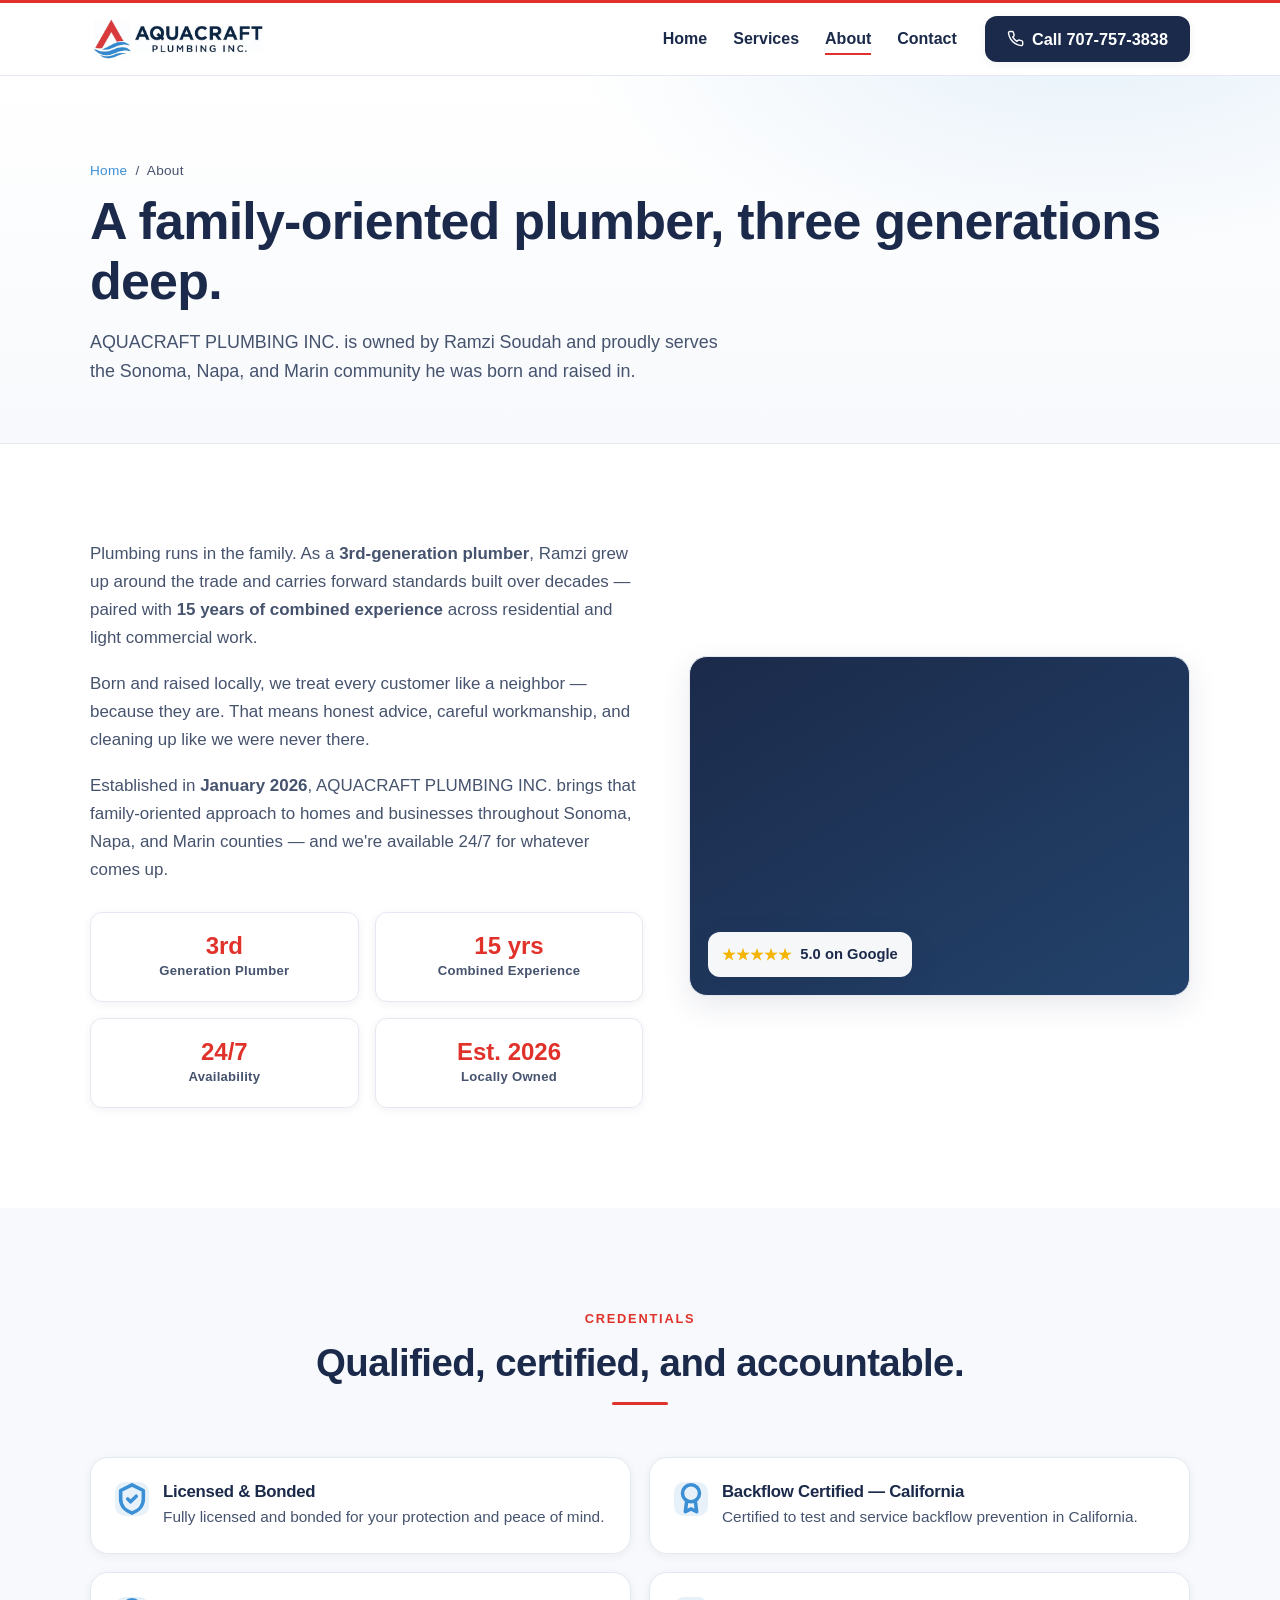
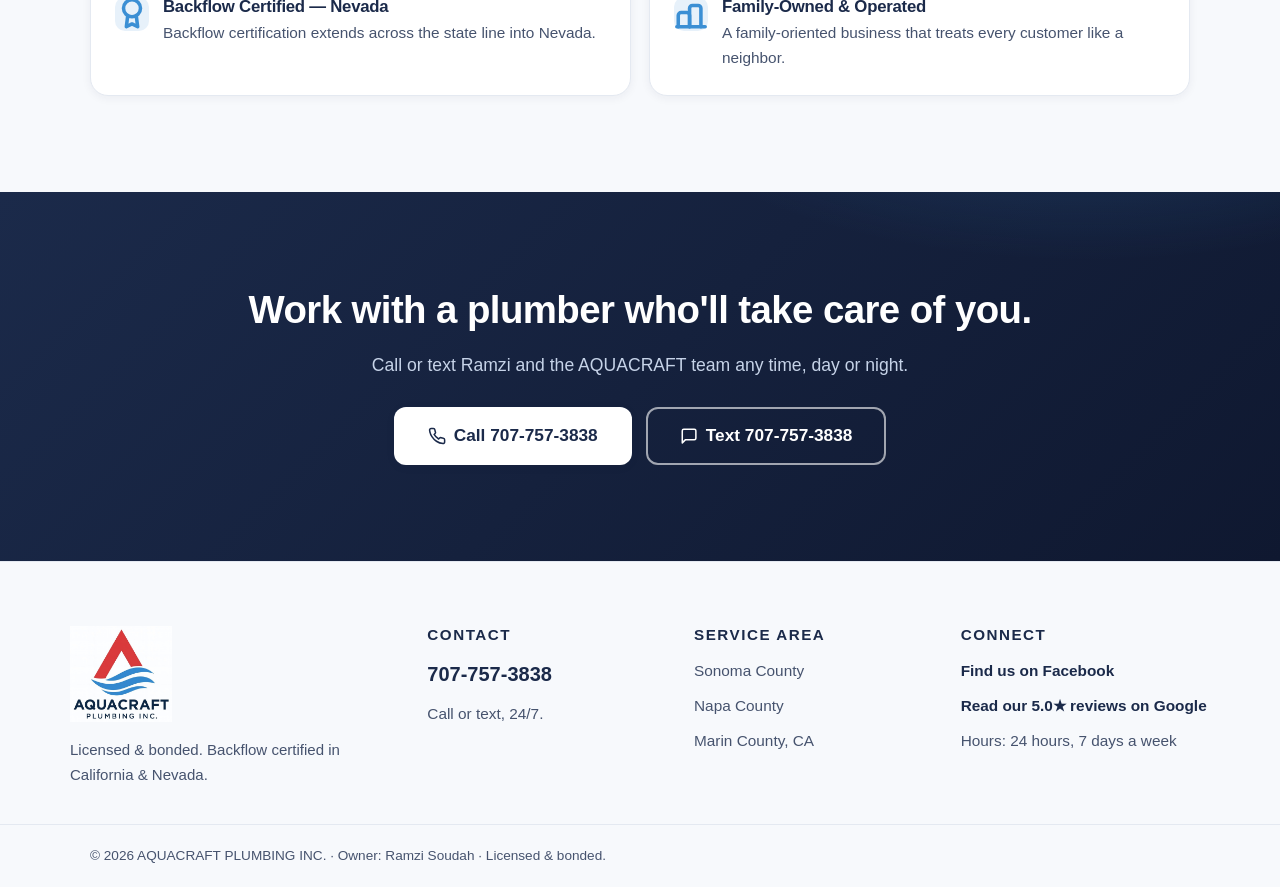
==== about.html @ 3c6c3d9d "Split Google review links: view (,1,) vs leave-a-review (,3,) All "read/view our reviews" links (the" ====
<!DOCTYPE html>
<html lang="en">
<head>
  <meta charset="UTF-8" />
  <meta name="viewport" content="width=device-width, initial-scale=1" />
  <title>About | AQUACRAFT PLUMBING INC. — 3rd-Generation Local Plumber</title>
  <meta name="description" content="AQUACRAFT PLUMBING INC. is a family-oriented, 3rd-generation plumbing company owned by Ramzi Soudah. Born and raised local, 15 years combined experience, licensed & bonded, backflow certified in CA & NV." />
  <meta name="theme-color" content="#1B2A4A" />

  <!-- SEO: swap EXAMPLE-DOMAIN.com for the real domain once chosen (see README) -->
  <link rel="canonical" href="https://EXAMPLE-DOMAIN.com/about.html" />
  <meta property="og:type" content="website" />
  <meta property="og:title" content="About | AQUACRAFT PLUMBING INC." />
  <meta property="og:description" content="Family-oriented, 3rd-generation plumber serving Sonoma, Napa, and Marin. Licensed & bonded. Backflow certified in CA & NV." />
  <meta property="og:image" content="https://EXAMPLE-DOMAIN.com/AQUA_logo.jpg" />

  <link rel="icon" type="image/jpeg" href="AQUA_logo.jpg" />
  <link rel="stylesheet" href="styles.css" />

  <!-- LocalBusiness structured data — swap EXAMPLE-DOMAIN.com for the real domain (see README) -->
  <script type="application/ld+json">
  {
    "@context": "https://schema.org",
    "@type": "Plumber",
    "name": "AQUACRAFT PLUMBING INC.",
    "image": "https://EXAMPLE-DOMAIN.com/AQUA_logo.jpg",
    "url": "https://EXAMPLE-DOMAIN.com/",
    "telephone": "+1-707-757-3838",
    "founder": "Ramzi Soudah",
    "foundingDate": "2026-01",
    "areaServed": [
      { "@type": "AdministrativeArea", "name": "Sonoma County, California" },
      { "@type": "AdministrativeArea", "name": "Napa County, California" },
      { "@type": "AdministrativeArea", "name": "Marin County, California" }
    ],
    "openingHoursSpecification": {
      "@type": "OpeningHoursSpecification",
      "dayOfWeek": ["Monday","Tuesday","Wednesday","Thursday","Friday","Saturday","Sunday"],
      "opens": "00:00", "closes": "23:59"
    },
    "sameAs": ["https://www.facebook.com/AquacraftPlumbingInc"]
  }
  </script>
</head>
<body>

  <!-- ============ HEADER ============ -->
  <header class="site-header">
    <div class="container header-inner">
      <a class="brand" href="index.html" aria-label="AQUACRAFT PLUMBING INC. — home">
        <img class="brand-logo" src="AQUA_logo_horizontal.jpg" alt="AQUACRAFT PLUMBING INC." width="2142" height="559" />
      </a>
      <button class="nav-toggle" aria-label="Open menu" aria-expanded="false" aria-controls="primary-nav">
        <span></span><span></span><span></span>
      </button>
      <nav class="primary-nav" id="primary-nav" aria-label="Primary">
        <ul>
          <li><a href="index.html">Home</a></li>
          <li><a href="services.html">Services</a></li>
          <li><a href="about.html" aria-current="page">About</a></li>
          <li><a href="contact.html">Contact</a></li>
        </ul>
        <a class="btn btn-primary header-call" href="tel:7077573838">
          <svg viewBox="0 0 24 24" fill="none" stroke="currentColor" stroke-width="2" stroke-linecap="round" stroke-linejoin="round" aria-hidden="true"><path d="M22 16.92v3a2 2 0 0 1-2.18 2 19.79 19.79 0 0 1-8.63-3.07 19.5 19.5 0 0 1-6-6 19.79 19.79 0 0 1-3.07-8.67A2 2 0 0 1 4.11 2h3a2 2 0 0 1 2 1.72c.13.96.36 1.9.7 2.81a2 2 0 0 1-.45 2.11L8.09 9.91a16 16 0 0 0 6 6l1.27-1.27a2 2 0 0 1 2.11-.45c.91.34 1.85.57 2.81.7A2 2 0 0 1 22 16.92z"/></svg>
          Call 707-757-3838
        </a>
      </nav>
    </div>
  </header>

  <main>
    <!-- ============ PAGE HERO ============ -->
    <section class="page-hero">
      <div class="container">
        <p class="breadcrumb"><a href="index.html">Home</a> &nbsp;/&nbsp; About</p>
        <h1>A family-oriented plumber, three generations deep.</h1>
        <p>AQUACRAFT PLUMBING INC. is owned by Ramzi Soudah and proudly serves the Sonoma, Napa, and Marin community he was born and raised in.</p>
      </div>
    </section>

    <!-- ============ STORY ============ -->
    <section class="section">
      <div class="container">
        <div class="story-grid">
        <div>
        <div class="prose">
          <p>Plumbing runs in the family. As a <strong>3rd-generation plumber</strong>, Ramzi grew up around the trade and carries forward standards built over decades — paired with <strong>15 years of combined experience</strong> across residential and light commercial work.</p>
          <p>Born and raised locally, we treat every customer like a neighbor — because they are. That means honest advice, careful workmanship, and cleaning up like we were never there.</p>
          <p>Established in <strong>January 2026</strong>, AQUACRAFT PLUMBING INC. brings that family-oriented approach to homes and businesses throughout Sonoma, Napa, and Marin counties — and we're available 24/7 for whatever comes up.</p>
        </div>

        <div class="stat-row">
          <div class="stat"><div class="n">3rd</div><div class="l">Generation Plumber</div></div>
          <div class="stat"><div class="n">15 yrs</div><div class="l">Combined Experience</div></div>
          <div class="stat"><div class="n">24/7</div><div class="l">Availability</div></div>
          <div class="stat"><div class="n">Est. 2026</div><div class="l">Locally Owned</div></div>
        </div>
        </div><!-- /story text -->
        <div class="story-img" role="img" aria-label="AQUACRAFT Plumbing — local, family-owned plumbing service">
          <span class="badge"><span class="stars" aria-hidden="true">★★★★★</span> 5.0 on Google</span>
        </div>
        </div><!-- /story-grid -->
      </div>
    </section>

    <!-- ============ CREDENTIALS ============ -->
    <section class="section section--tint">
      <div class="container">
        <div class="section-head">
          <span class="eyebrow">Credentials</span>
          <h2>Qualified, certified, and accountable.</h2>
        </div>
        <div class="cred-grid">
          <div class="cred">
            <span class="tick" aria-hidden="true"><svg viewBox="0 0 24 24" fill="none" stroke="currentColor" stroke-width="2.5" stroke-linecap="round" stroke-linejoin="round"><path d="M12 2l8 4v6c0 5-3.5 8.5-8 10-4.5-1.5-8-5-8-10V6z"/><path d="M9 12l2 2 4-4"/></svg></span>
            <div><h3>Licensed &amp; Bonded</h3><p>Fully licensed and bonded for your protection and peace of mind.</p></div>
          </div>
          <div class="cred">
            <span class="tick" aria-hidden="true"><svg viewBox="0 0 24 24" fill="none" stroke="currentColor" stroke-width="2.5" stroke-linecap="round" stroke-linejoin="round"><circle cx="12" cy="8" r="6"/><path d="M9 13l-1 8 4-2 4 2-1-8"/></svg></span>
            <div><h3>Backflow Certified — California</h3><p>Certified to test and service backflow prevention in California.</p></div>
          </div>
          <div class="cred">
            <span class="tick" aria-hidden="true"><svg viewBox="0 0 24 24" fill="none" stroke="currentColor" stroke-width="2.5" stroke-linecap="round" stroke-linejoin="round"><circle cx="12" cy="8" r="6"/><path d="M9 13l-1 8 4-2 4 2-1-8"/></svg></span>
            <div><h3>Backflow Certified — Nevada</h3><p>Backflow certification extends across the state line into Nevada.</p></div>
          </div>
          <div class="cred">
            <span class="tick" aria-hidden="true"><svg viewBox="0 0 24 24" fill="none" stroke="currentColor" stroke-width="2.5" stroke-linecap="round" stroke-linejoin="round"><path d="M3 21v-8a2 2 0 0 1 2-2h4a2 2 0 0 1 2 2v8"/><path d="M11 21v-13a2 2 0 0 1 2-2h4a2 2 0 0 1 2 2v13"/><path d="M2 21h20"/></svg></span>
            <div><h3>Family-Owned &amp; Operated</h3><p>A family-oriented business that treats every customer like a neighbor.</p></div>
          </div>
        </div>
      </div>
    </section>

    <!-- ============ CTA BAND ============ -->
    <section class="section cta-band">
      <div class="container">
        <h2>Work with a plumber who'll take care of you.</h2>
        <p>Call or text Ramzi and the AQUACRAFT team any time, day or night.</p>
        <div class="cta-actions">
          <a class="btn btn-primary btn-lg" href="tel:7077573838">
            <svg viewBox="0 0 24 24" fill="none" stroke="currentColor" stroke-width="2" stroke-linecap="round" stroke-linejoin="round" aria-hidden="true"><path d="M22 16.92v3a2 2 0 0 1-2.18 2 19.79 19.79 0 0 1-8.63-3.07 19.5 19.5 0 0 1-6-6 19.79 19.79 0 0 1-3.07-8.67A2 2 0 0 1 4.11 2h3a2 2 0 0 1 2 1.72c.13.96.36 1.9.7 2.81a2 2 0 0 1-.45 2.11L8.09 9.91a16 16 0 0 0 6 6l1.27-1.27a2 2 0 0 1 2.11-.45c.91.34 1.85.57 2.81.7A2 2 0 0 1 22 16.92z"/></svg>
            Call 707-757-3838
          </a>
          <a class="btn btn-ghost btn-lg" href="sms:7077573838">
            <svg viewBox="0 0 24 24" fill="none" stroke="currentColor" stroke-width="2" stroke-linecap="round" stroke-linejoin="round" aria-hidden="true"><path d="M21 15a2 2 0 0 1-2 2H7l-4 4V5a2 2 0 0 1 2-2h14a2 2 0 0 1 2 2z"/></svg>
            Text 707-757-3838
          </a>
        </div>
      </div>
    </section>
  </main>

  <!-- ============ FOOTER ============ -->
  <footer class="site-footer">
    <div class="container footer-inner">
      <div class="footer-brand">
        <img class="footer-logo" src="AQUA_logo_stacked.jpg" alt="AQUACRAFT PLUMBING INC." width="775" height="732" />
        <p>Licensed &amp; bonded. Backflow certified in California &amp; Nevada.</p>
      </div>
      <div class="footer-col">
        <h3>Contact</h3>
        <p><a class="footer-phone" href="tel:7077573838">707-757-3838</a></p>
        <p>Call or text, 24/7.</p>
      </div>
      <div class="footer-col">
        <h3>Service Area</h3>
        <p>Sonoma County</p>
        <p>Napa County</p>
        <p>Marin County, CA</p>
      </div>
      <div class="footer-col">
        <h3>Connect</h3>
        <p><a href="https://www.facebook.com/AquacraftPlumbingInc" target="_blank" rel="noopener">Find us on Facebook</a></p>
        <p><a href="https://www.google.com/search?q=Aquacraft+Plumbing+Inc+reviews#lrd=0xaf03ddba1135db51:0x2662c081e992670a,1,,,," target="_blank" rel="noopener">Read our 5.0★ reviews on Google</a></p>
        <p>Hours: 24 hours, 7 days a week</p>
      </div>
    </div>
    <div class="footer-bottom">
      <div class="container">
        <p>&copy; <span data-year>2026</span> AQUACRAFT PLUMBING INC. &middot; Owner: Ramzi Soudah &middot; Licensed &amp; bonded.</p>
      </div>
    </div>
  </footer>

  <!-- ============ STICKY MOBILE CALL / TEXT BAR ============ -->
  <div class="mobile-bar" aria-label="Quick contact">
    <a class="btn btn-primary" href="tel:7077573838">
      <svg viewBox="0 0 24 24" fill="none" stroke="currentColor" stroke-width="2" stroke-linecap="round" stroke-linejoin="round" aria-hidden="true"><path d="M22 16.92v3a2 2 0 0 1-2.18 2 19.79 19.79 0 0 1-8.63-3.07 19.5 19.5 0 0 1-6-6 19.79 19.79 0 0 1-3.07-8.67A2 2 0 0 1 4.11 2h3a2 2 0 0 1 2 1.72c.13.96.36 1.9.7 2.81a2 2 0 0 1-.45 2.11L8.09 9.91a16 16 0 0 0 6 6l1.27-1.27a2 2 0 0 1 2.11-.45c.91.34 1.85.57 2.81.7A2 2 0 0 1 22 16.92z"/></svg>
      Call Now
    </a>
    <a class="btn btn-text" href="sms:7077573838">
      <svg viewBox="0 0 24 24" fill="none" stroke="currentColor" stroke-width="2" stroke-linecap="round" stroke-linejoin="round" aria-hidden="true"><path d="M21 15a2 2 0 0 1-2 2H7l-4 4V5a2 2 0 0 1 2-2h14a2 2 0 0 1 2 2z"/></svg>
      Text Us
    </a>
  </div>

  <script src="main.js"></script>
</body>
</html>
---- styles.css ----
/* =========================================================================
   AQUACRAFT PLUMBING INC. — site styles
   Plain CSS, no build step. Mobile-first, responsive down to 375px.
   Brand palette:
     Navy   #1B2A4A  primary — headings, body text, primary buttons
     Red    #E0322A  accent only — button hover/active, small highlights
     Blue   #3B8FD4  secondary accents
     Off-wht#F7F9FC  backgrounds
   ========================================================================= */

:root {
  --navy: #1B2A4A;
  --navy-700: #16223c;
  --navy-900: #0f1830;
  --red: #E0322A;
  --red-600: #c72820;
  --blue: #3B8FD4;
  --blue-light: #6FB2E2;
  --off-white: #F7F9FC;
  --white: #ffffff;
  --ink: #1B2A4A;
  --ink-soft: #46536e;          /* softened navy for body copy */
  --line: #e4e9f1;              /* hairline borders */
  --gold: #F4B400;              /* star-rating glyphs only (review convention) */

  --maxw: 1140px;
  --radius: 12px;
  --radius-lg: 18px;
  --shadow-sm: 0 2px 10px rgba(27, 42, 74, 0.06);
  --shadow-md: 0 10px 30px rgba(27, 42, 74, 0.10);
  --shadow-lg: 0 22px 50px rgba(27, 42, 74, 0.14);
  --ease: cubic-bezier(.2, .7, .3, 1);
}

/* ---------- Reset / base ---------- */
*, *::before, *::after { box-sizing: border-box; }

html { -webkit-text-size-adjust: 100%; scroll-behavior: smooth; }

body {
  margin: 0;
  font-family: -apple-system, BlinkMacSystemFont, "Segoe UI", Roboto, Helvetica,
    Arial, "Helvetica Neue", sans-serif;
  color: var(--ink-soft);
  background: var(--white);
  line-height: 1.65;
  font-size: 17px;
  -webkit-font-smoothing: antialiased;
  text-rendering: optimizeLegibility;
}

img { max-width: 100%; height: auto; display: block; }

h1, h2, h3, h4 {
  color: var(--navy);
  line-height: 1.15;
  margin: 0 0 .5em;
  font-weight: 800;
  letter-spacing: -0.015em;
}
h1 { font-size: clamp(2rem, 5.2vw, 3.25rem); }
h2 { font-size: clamp(1.6rem, 3.6vw, 2.4rem); }
h3 { font-size: 1.2rem; }
p  { margin: 0 0 1rem; }

a { color: var(--blue); text-decoration: none; transition: color .2s var(--ease); }
a:hover { color: var(--red); }

:focus-visible {
  outline: 3px solid var(--blue);
  outline-offset: 3px;
  border-radius: 4px;
}

/* ---------- Layout helpers ---------- */
.container { width: 100%; max-width: var(--maxw); margin: 0 auto; padding: 0 20px; }

.section { padding: clamp(48px, 8vw, 96px) 0; }
.section--tint { background: var(--off-white); }

.section-head { max-width: 720px; margin: 0 auto clamp(28px, 5vw, 52px); text-align: center; }
.section-head.left { text-align: left; margin-left: 0; }
.section-head h2::after {
  content: "";
  display: block;
  width: 56px; height: 3px;
  background: var(--red);
  border-radius: 2px;
  margin: 16px auto 0;
}
.section-head.left h2::after { margin-left: 0; }
.eyebrow {
  display: inline-block;
  font-size: .8rem;
  font-weight: 700;
  letter-spacing: .14em;
  text-transform: uppercase;
  color: var(--red);
  margin-bottom: .75rem;
}
.section-head p { font-size: 1.08rem; }
.lead { font-size: 1.15rem; color: var(--ink-soft); }

/* ---------- Buttons ---------- */
.btn {
  display: inline-flex;
  align-items: center;
  justify-content: center;
  gap: .5rem;
  font-weight: 700;
  font-size: 1.02rem;
  line-height: 1;
  padding: 16px 26px;
  border-radius: var(--radius);
  border: 2px solid transparent;
  cursor: pointer;
  transition: background-color .2s var(--ease), color .2s var(--ease),
    border-color .2s var(--ease), transform .12s var(--ease), box-shadow .2s var(--ease);
  text-align: center;
  white-space: nowrap;
}
.btn:active { transform: translateY(1px); }
.btn svg { width: 1.05em; height: 1.05em; flex: none; }

/* Primary = navy default, RED on hover/active (per brand) */
.btn-primary {
  background: var(--navy);
  color: #fff;
  box-shadow: var(--shadow-sm);
}
.btn-primary:hover, .btn-primary:focus-visible { background: var(--red); color: #fff; }
.btn-primary:active { background: var(--red-600); }

/* Secondary (light surfaces) = navy outline, fills navy on hover */
.btn-ghost {
  background: transparent;
  color: var(--navy);
  border-color: var(--navy);
}
.btn-ghost:hover, .btn-ghost:focus-visible { background: var(--navy); color: #fff; }
.btn-ghost:active { background: var(--red); border-color: var(--red); }

.btn-lg { padding: 18px 32px; font-size: 1.08rem; }
.btn-block { width: 100%; }

/* ---------- Header ---------- */
.site-header {
  position: sticky;
  top: 0;
  z-index: 50;
  border-top: 3px solid var(--red);      /* brand red accent bar */
  background: var(--white);              /* white so the logo sits seamlessly */
  border-bottom: 1px solid var(--line);
}
.header-inner {
  display: flex;
  align-items: center;
  justify-content: space-between;
  gap: 16px;
  min-height: 72px;
}
.brand { display: inline-flex; align-items: center; }
.brand-logo { height: 46px; width: auto; }

.primary-nav { display: flex; align-items: center; gap: 28px; }
.primary-nav ul {
  display: flex;
  align-items: center;
  gap: 26px;
  list-style: none;
  margin: 0; padding: 0;
}
.primary-nav a:not(.btn) {
  color: var(--navy);
  font-weight: 600;
  font-size: 1rem;
  padding: 6px 0;
  position: relative;
}
.primary-nav a:not(.btn)::after {
  content: "";
  position: absolute;
  left: 0; bottom: -2px;
  width: 100%; height: 2px;
  background: var(--red);
  transform: scaleX(0);
  transform-origin: left;
  transition: transform .25s var(--ease);
}
.primary-nav a:not(.btn):hover::after,
.primary-nav a[aria-current="page"]::after { transform: scaleX(1); }
.primary-nav a[aria-current="page"] { color: var(--navy); }
.header-call { padding: 12px 20px; }

/* hamburger */
.nav-toggle {
  display: none;
  flex-direction: column;
  justify-content: center;
  gap: 5px;
  width: 46px; height: 46px;
  padding: 10px;
  background: transparent;
  border: 1px solid var(--line);
  border-radius: 10px;
  cursor: pointer;
}
.nav-toggle span {
  display: block; height: 2px; width: 100%;
  background: var(--navy); border-radius: 2px;
  transition: transform .25s var(--ease), opacity .2s var(--ease);
}
.nav-toggle[aria-expanded="true"] span:nth-child(1) { transform: translateY(7px) rotate(45deg); }
.nav-toggle[aria-expanded="true"] span:nth-child(2) { opacity: 0; }
.nav-toggle[aria-expanded="true"] span:nth-child(3) { transform: translateY(-7px) rotate(-45deg); }

/* ---------- Hero ---------- */
.hero {
  position: relative;
  overflow: hidden;
  background:
    radial-gradient(1100px 520px at 88% -10%, rgba(59, 143, 212, 0.16), transparent 60%),
    radial-gradient(900px 480px at -5% 110%, rgba(27, 42, 74, 0.07), transparent 55%),
    linear-gradient(180deg, #ffffff 0%, var(--off-white) 100%);
  border-bottom: 1px solid var(--line);
}
.hero-inner { padding: clamp(54px, 9vw, 104px) 0 clamp(40px, 6vw, 72px); max-width: 820px; }
.hero h1 { color: var(--navy); margin-bottom: .35em; }
.hero h1 .accent { color: var(--red); }
.hero .lead { max-width: 600px; margin-bottom: 1.9rem; }
.hero-actions { display: flex; flex-wrap: wrap; gap: 14px; margin-bottom: 2.4rem; }

/* trust strip */
.trust-strip {
  display: flex;
  flex-wrap: wrap;
  align-items: center;
  gap: 12px 26px;
  padding-top: 1.6rem;
  border-top: 1px solid var(--line);
}
.trust-strip li {
  list-style: none;
  display: inline-flex;
  align-items: center;
  gap: 9px;
  font-weight: 600;
  color: var(--navy);
  font-size: .96rem;
}
.trust-strip ul { display: contents; margin: 0; padding: 0; }
.trust-strip .dot { width: 7px; height: 7px; border-radius: 50%; background: var(--red); flex: none; }
.stars { color: var(--gold); letter-spacing: 1px; font-size: .95rem; }

/* ---------- Service cards ---------- */
.card-grid {
  display: grid;
  grid-template-columns: 1fr;
  gap: 20px;
}
.card {
  background: var(--white);
  border: 1px solid var(--line);
  border-radius: var(--radius-lg);
  padding: 28px 26px;
  box-shadow: var(--shadow-sm);
  transition: transform .2s var(--ease), box-shadow .2s var(--ease), border-color .2s var(--ease);
}
.card:hover { transform: translateY(-4px); box-shadow: var(--shadow-md); border-color: #d4ddec; }
.card-icon {
  width: 54px; height: 54px;
  display: grid; place-items: center;
  border-radius: 14px;
  background: rgba(59, 143, 212, 0.12);
  color: var(--blue);
  margin-bottom: 16px;
}
.card-icon svg { width: 28px; height: 28px; }
.card h3 { margin-bottom: .4rem; }
.card p { margin: 0; font-size: .98rem; }

/* ---------- Feature list (why choose) ---------- */
.feature-grid {
  display: grid;
  grid-template-columns: 1fr;
  gap: 22px 30px;
}
.feature {
  display: flex;
  gap: 15px;
  align-items: flex-start;
}
.feature .tick {
  flex: none;
  width: 30px; height: 30px;
  border-radius: 50%;
  background: var(--red);
  color: #fff;
  display: grid; place-items: center;
  margin-top: 2px;
}
.feature .tick svg { width: 16px; height: 16px; }
.feature h3 { font-size: 1.08rem; margin-bottom: .25rem; }
.feature p { margin: 0; font-size: .97rem; }

/* ---------- Service area ---------- */
.area-grid {
  display: grid;
  grid-template-columns: 1fr;
  gap: 18px;
}
.area-card {
  text-align: center;
  background: var(--white);
  border: 1px solid var(--line);
  border-radius: var(--radius-lg);
  padding: 34px 22px;
  box-shadow: var(--shadow-sm);
}
.area-card .pin {
  width: 46px; height: 46px; margin: 0 auto 12px;
  color: var(--red);
}
.area-card h3 { margin-bottom: .15rem; }
.area-card p { margin: 0; color: var(--ink-soft); font-size: .95rem; }

/* ---------- Testimonials ---------- */
.rating-banner {
  display: inline-flex;
  align-items: center;
  gap: 12px;
  background: var(--white);
  border: 1px solid var(--line);
  box-shadow: var(--shadow-sm);
  border-radius: 999px;
  padding: 10px 20px;
  margin-bottom: 14px;
}
.rating-banner .score { font-weight: 800; color: var(--navy); font-size: 1.15rem; }
.rating-banner .stars { font-size: 1.1rem; }

.quote-grid {
  display: grid;
  grid-template-columns: 1fr;
  gap: 20px;
}
.quote {
  background: var(--white);
  border: 1px solid var(--line);
  border-radius: var(--radius-lg);
  padding: 28px 26px;
  box-shadow: var(--shadow-sm);
  display: flex;
  flex-direction: column;
}
.quote { border-left: 4px solid var(--red); }
.quote .stars { font-size: 1rem; margin-bottom: 12px; }
.quote blockquote { margin: 0 0 18px; font-size: 1.02rem; color: var(--ink); }
.quote .by { margin-top: auto; font-weight: 700; color: var(--navy); }
.quote .src { font-weight: 500; color: var(--ink-soft); font-size: .9rem; }

/* ---------- CTA band (navy / dark accent) ---------- */
.cta-band {
  background:
    radial-gradient(800px 360px at 85% -40%, rgba(59, 143, 212, 0.28), transparent 60%),
    linear-gradient(135deg, var(--navy) 0%, var(--navy-900) 100%);
  color: #eaf1fb;
  text-align: center;
}
.cta-band h2 { color: #fff; }
.cta-band p { color: #c6d3e8; max-width: 560px; margin: 0 auto 1.7rem; font-size: 1.1rem; }
.cta-actions { display: flex; flex-wrap: wrap; gap: 14px; justify-content: center; }

/* buttons inside the dark band/callout invert for contrast (still red on hover) */
.cta-band .btn-primary, .callout .btn-primary { background: #fff; color: var(--navy); }
.cta-band .btn-primary:hover, .cta-band .btn-primary:focus-visible,
.callout .btn-primary:hover, .callout .btn-primary:focus-visible { background: var(--red); color: #fff; }
.cta-band .btn-ghost, .callout .btn-ghost { color: #fff; border-color: rgba(255,255,255,.6); }
.cta-band .btn-ghost:hover, .cta-band .btn-ghost:focus-visible,
.callout .btn-ghost:hover, .callout .btn-ghost:focus-visible { background: #fff; color: var(--navy); border-color: #fff; }

/* ---------- Emergency callout ---------- */
.callout {
  background:
    radial-gradient(700px 320px at 90% 120%, rgba(224, 50, 42, 0.18), transparent 60%),
    linear-gradient(135deg, var(--navy) 0%, var(--navy-900) 100%);
  color: #eaf1fb;
  border-radius: var(--radius-lg);
  padding: clamp(30px, 5vw, 48px);
  display: flex;
  flex-direction: column;
  gap: 18px;
}
.callout h2 { color: #fff; margin-bottom: 0; }
.callout p { color: #c6d3e8; margin: 0; max-width: 640px; }
.callout .callout-actions { display: flex; flex-wrap: wrap; gap: 12px; }
.badge-24 {
  display: inline-flex; align-items: center; gap: 8px;
  align-self: flex-start;
  background: rgba(255,255,255,.12);
  color: #fff; font-weight: 700; font-size: .85rem;
  letter-spacing: .08em; text-transform: uppercase;
  padding: 7px 14px; border-radius: 999px;
}

/* ---------- Detailed service rows (services.html) ---------- */
.svc-list { display: grid; gap: 18px; }
.svc-row {
  display: grid;
  grid-template-columns: 1fr;
  gap: 16px;
  background: var(--white);
  border: 1px solid var(--line);
  border-radius: var(--radius-lg);
  padding: 26px 24px;
  box-shadow: var(--shadow-sm);
}
.svc-row .card-icon { margin-bottom: 0; }
.svc-row h3 { margin-bottom: .3rem; }
.svc-row p { margin: 0; }

/* ---------- Contact blocks ---------- */
.contact-grid {
  display: grid;
  grid-template-columns: 1fr;
  gap: 20px;
  margin-bottom: 14px;
}
.contact-card {
  text-align: center;
  border-radius: var(--radius-lg);
  padding: clamp(30px, 5vw, 46px) 26px;
  box-shadow: var(--shadow-md);
  display: flex;
  flex-direction: column;
  align-items: center;
  gap: 8px;
}
.contact-card .ci {
  width: 62px; height: 62px;
  display: grid; place-items: center;
  border-radius: 50%;
  margin-bottom: 6px;
}
.contact-card.call { background: linear-gradient(160deg,#fff, #f1f6fc); border: 1px solid var(--line); }
.contact-card.text { background: linear-gradient(160deg,#fff, #eef6ff); border: 1px solid var(--line); }
.contact-card .ci.call-i { background: rgba(224,50,42,.12); color: var(--red); }
.contact-card .ci.text-i { background: rgba(59,143,212,.14); color: var(--blue); }
.contact-card h2 { font-size: 1.5rem; margin-bottom: .1rem; }
.contact-card .num { font-size: clamp(1.6rem, 5vw, 2.1rem); font-weight: 800; color: var(--navy); letter-spacing: -.01em; }
.contact-card p { margin: 0; }
.contact-card .btn { margin-top: 12px; }

.info-grid {
  display: grid;
  grid-template-columns: 1fr;
  gap: 18px;
  margin-top: 8px;
}
.info-card {
  background: var(--white);
  border: 1px solid var(--line);
  border-radius: var(--radius-lg);
  padding: 26px 24px;
  box-shadow: var(--shadow-sm);
}
.info-card h3 { display: flex; align-items: center; gap: 10px; }
.info-card h3 svg { width: 22px; height: 22px; color: var(--blue); flex: none; }
.info-card p { margin: 0; }
.info-card a { font-weight: 600; }

/* ---------- Page intro / hero-lite for inner pages ---------- */
.page-hero {
  background:
    radial-gradient(900px 420px at 85% -20%, rgba(59,143,212,.14), transparent 60%),
    linear-gradient(180deg, #ffffff 0%, var(--off-white) 100%);
  border-bottom: 1px solid var(--line);
  padding: clamp(46px, 7vw, 84px) 0 clamp(34px, 5vw, 56px);
}
.page-hero .breadcrumb { font-size: .85rem; color: var(--ink-soft); margin-bottom: 10px; letter-spacing: .02em; }
.page-hero h1 { margin-bottom: .3em; }
.page-hero p { max-width: 640px; font-size: 1.12rem; margin: 0; }

/* ---------- About story ---------- */
.prose { max-width: 740px; }
.prose p { font-size: 1.06rem; margin-bottom: 1.15rem; }
.stat-row {
  display: grid;
  grid-template-columns: repeat(2, 1fr);
  gap: 16px;
  margin: 28px 0 4px;
}
.stat {
  background: var(--white);
  border: 1px solid var(--line);
  border-radius: var(--radius);
  padding: 20px 18px;
  text-align: center;
  box-shadow: var(--shadow-sm);
}
.stat .n { font-size: 1.5rem; font-weight: 800; color: var(--red); line-height: 1.1; }
.stat .l { font-size: .82rem; color: var(--ink-soft); font-weight: 600; letter-spacing: .02em; }

.cred-grid { display: grid; grid-template-columns: 1fr; gap: 18px; }
.cred {
  display: flex; gap: 14px; align-items: flex-start;
  background: var(--white); border: 1px solid var(--line);
  border-radius: var(--radius-lg); padding: 24px; box-shadow: var(--shadow-sm);
}
.cred .tick {
  flex: none; width: 34px; height: 34px; border-radius: 10px;
  background: rgba(59,143,212,.12); color: var(--blue);
  display: grid; place-items: center;
}
.cred h3 { margin-bottom: .2rem; font-size: 1.05rem; }
.cred p { margin: 0; font-size: .96rem; }

/* ---------- Footer ---------- */
.site-footer {
  background: var(--off-white);          /* light so the logo sits seamlessly */
  border-top: 1px solid var(--line);
  color: var(--ink-soft);
}
.footer-inner {
  display: grid;
  grid-template-columns: 1fr;
  gap: 34px;
  padding: clamp(44px, 6vw, 64px) 0 36px;
}
.footer-logo { height: 96px; width: auto; margin-bottom: 16px; }
.footer-brand p { font-size: .94rem; max-width: 320px; margin: 0; }
.footer-col h3 { font-size: .95rem; text-transform: uppercase; letter-spacing: .1em; color: var(--navy); margin-bottom: 14px; }
.footer-col p { margin: 0 0 10px; font-size: .96rem; }
.footer-col a { color: var(--navy); font-weight: 600; }
.footer-col a:hover { color: var(--red); }
.footer-phone { font-size: 1.25rem; font-weight: 800; color: var(--navy) !important; }
.footer-bottom { border-top: 1px solid var(--line); }
.footer-bottom .container { padding-top: 20px; padding-bottom: 20px; }
.footer-bottom p { margin: 0; font-size: .85rem; color: var(--ink-soft); }

/* ---------- Sticky mobile Call/Text bar ---------- */
.mobile-bar {
  position: fixed;
  left: 0; right: 0; bottom: 0;
  z-index: 60;
  display: none;                          /* shown on mobile via media query */
  gap: 10px;
  padding: 10px 12px calc(10px + env(safe-area-inset-bottom, 0px));
  background: rgba(255,255,255,.96);
  -webkit-backdrop-filter: blur(8px);
  backdrop-filter: blur(8px);
  border-top: 1px solid var(--line);
  box-shadow: 0 -6px 22px rgba(27,42,74,.10);
}
.mobile-bar .btn { flex: 1 1 0; padding: 15px 8px; font-size: 1.04rem; }
.mobile-bar .btn-text { background: var(--blue); color: #fff; border-color: var(--blue); }
.mobile-bar .btn-text:hover, .mobile-bar .btn-text:active { background: var(--red); border-color: var(--red); }

/* ===========================================================
   Responsive — tablet / desktop
   =========================================================== */
@media (max-width: 860px) {
  .nav-toggle { display: flex; }
  .primary-nav {
    position: absolute;
    top: 100%; left: 0; right: 0;
    flex-direction: column;
    align-items: stretch;
    gap: 0;
    background: var(--white);
    border-bottom: 1px solid var(--line);
    box-shadow: var(--shadow-md);
    padding: 8px 20px 20px;
    transform-origin: top;
    display: none;
  }
  .primary-nav.open { display: flex; }
  .primary-nav ul { flex-direction: column; align-items: stretch; gap: 0; }
  .primary-nav ul li { border-bottom: 1px solid var(--line); }
  .primary-nav a:not(.btn) { display: block; padding: 14px 4px; font-size: 1.05rem; }
  .primary-nav a:not(.btn)::after { display: none; }
  .header-call { margin-top: 16px; width: 100%; }
}

@media (min-width: 600px) {
  .card-grid { grid-template-columns: repeat(2, 1fr); }
  .area-grid { grid-template-columns: repeat(3, 1fr); }
  .feature-grid { grid-template-columns: repeat(2, 1fr); }
  .quote-grid { grid-template-columns: repeat(2, 1fr); }
  .contact-grid { grid-template-columns: repeat(2, 1fr); }
  .info-grid { grid-template-columns: repeat(3, 1fr); }
  .cred-grid { grid-template-columns: repeat(2, 1fr); }
  .svc-row { grid-template-columns: 64px 1fr; align-items: start; }
  .callout { flex-direction: row; align-items: center; justify-content: space-between; }
  .callout .callout-body { max-width: 60%; }
}

@media (min-width: 860px) {
  .footer-inner { grid-template-columns: 1.4fr 1fr 1fr 1.1fr; gap: 40px; }
}

@media (min-width: 900px) {
  .card-grid { grid-template-columns: repeat(3, 1fr); }
  .hero-actions .btn { min-width: 190px; }
}

/* show sticky bar only on small screens */
@media (max-width: 768px) {
  .mobile-bar { display: flex; }
  body { padding-bottom: 84px; }          /* room so content clears the bar */
}

@media (prefers-reduced-motion: reduce) {
  * { scroll-behavior: auto !important; transition: none !important; animation: none !important; }
}

/* ===========================================================
   Photo sections (graceful: show a branded gradient if the
   image file isn't present yet — never a broken-image icon)
   =========================================================== */

/* Dark image band with heavy brand overlay */
.photo-band {
  position: relative;
  background-color: var(--navy-900);
  background-image:
    linear-gradient(135deg, rgba(15,24,48,.88) 0%, rgba(20,34,60,.74) 100%),
    url("images/work.jpg");
  background-size: cover;
  background-position: center;
  color: #eaf1fb;
  text-align: center;
}
.photo-band h2 { color: #fff; }
.photo-band p  { color: #c6d3e8; }
.photo-band .cta-actions { display: flex; flex-wrap: wrap; gap: 14px; justify-content: center; }
.photo-band .btn-primary { background: #fff; color: var(--navy); }
.photo-band .btn-primary:hover, .photo-band .btn-primary:focus-visible { background: var(--red); color: #fff; }
.photo-band .btn-ghost { color: #fff; border-color: rgba(255,255,255,.6); }
.photo-band .btn-ghost:hover, .photo-band .btn-ghost:focus-visible { background: #fff; color: var(--navy); border-color: #fff; }

/* About story: text + image, two columns on desktop */
.story-grid { display: grid; gap: 30px; align-items: center; }
@media (min-width: 820px) {
  .story-grid { grid-template-columns: 1.05fr .95fr; gap: 46px; }
}
.story-img {
  position: relative;
  min-height: 340px;
  border-radius: var(--radius-lg);
  background-color: var(--navy);
  background-image:
    linear-gradient(150deg, rgba(27,42,74,.22), rgba(59,143,212,.24)),
    url("images/about.jpg");
  background-size: cover;
  background-position: center;
  box-shadow: var(--shadow-md);
  border: 1px solid var(--line);
  overflow: hidden;
}
.story-img .badge {
  position: absolute;
  left: 18px; bottom: 18px;
  display: inline-flex; align-items: center; gap: 8px;
  background: rgba(255,255,255,.96);
  border-radius: 12px;
  padding: 10px 14px;
  box-shadow: var(--shadow-md);
  font-weight: 700; color: var(--navy); font-size: .92rem;
}
.story-img .badge .stars { color: var(--gold); letter-spacing: 1px; }

/* Clickable rating pill + "leave a review" CTA in the testimonials head */
a.rating-banner {
  cursor: pointer;
  transition: border-color .2s var(--ease), box-shadow .2s var(--ease), transform .12s var(--ease);
}
a.rating-banner:hover, a.rating-banner:focus-visible {
  color: var(--ink-soft);
  border-color: var(--blue);
  box-shadow: var(--shadow-md);
  transform: translateY(-1px);
}
.review-cta { margin-top: 18px; margin-bottom: 0; }
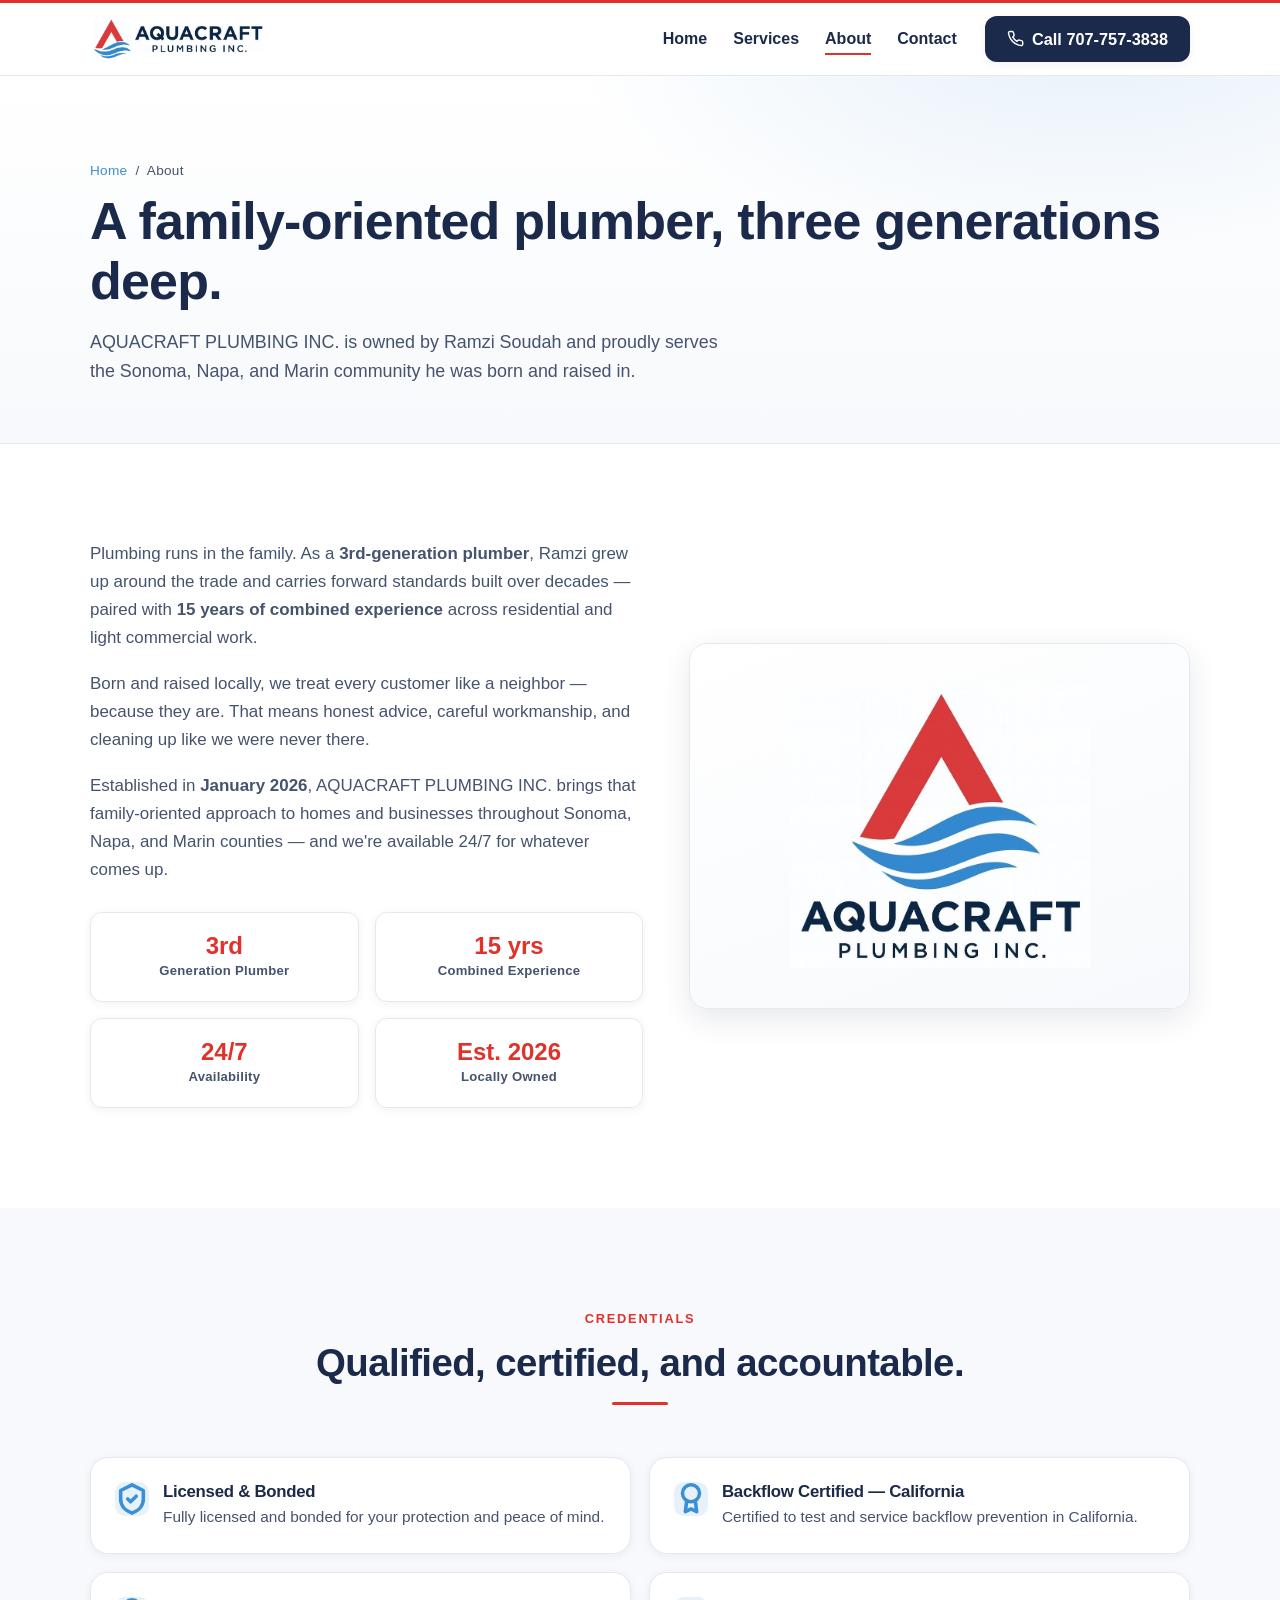
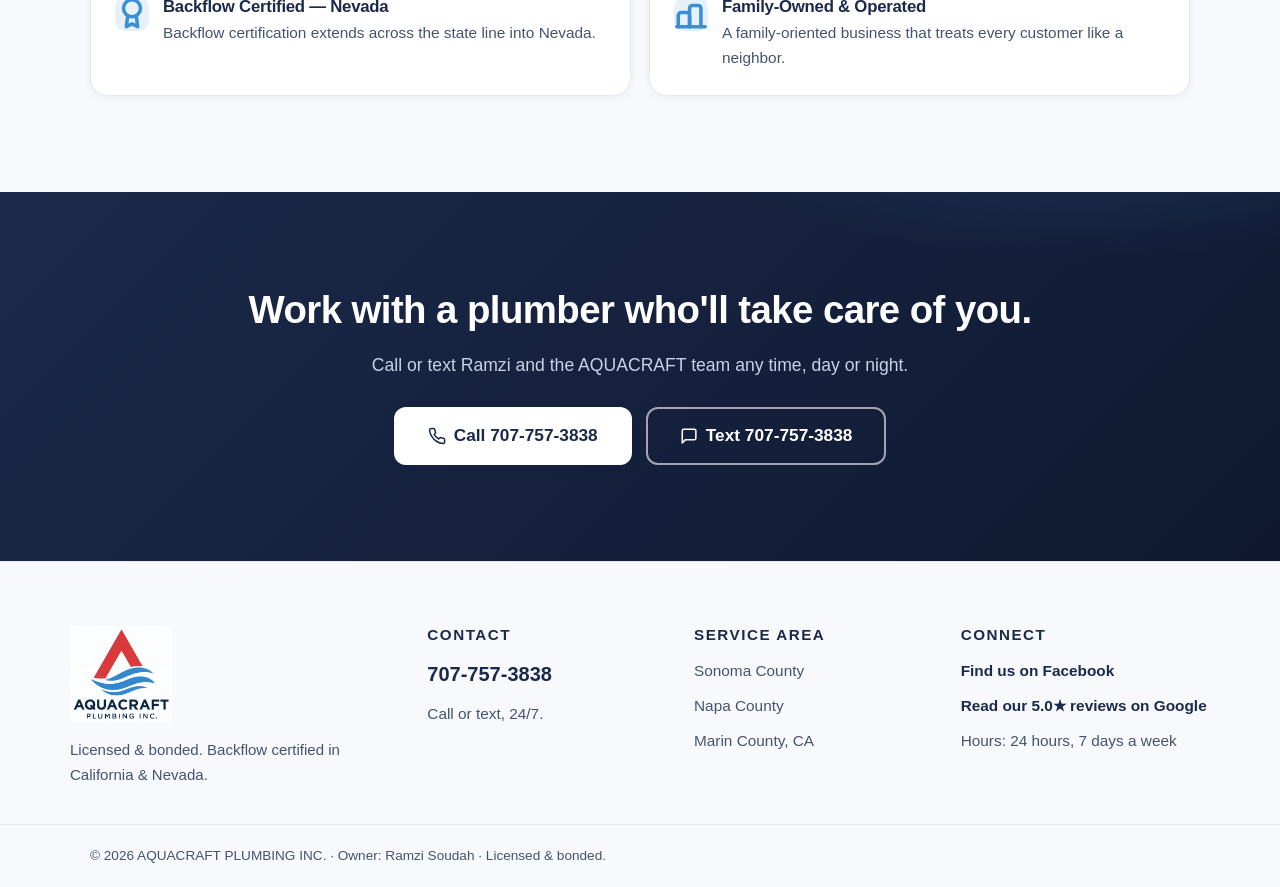
==== commit 3d0addbc: "Show AQUACRAFT logo in the About page panel Replace the About story image placeholder with the AQUAC" ====
--- a/about.html
+++ b/about.html
@@ -96,8 +96,8 @@
           <div class="stat"><div class="n">Est. 2026</div><div class="l">Locally Owned</div></div>
         </div>
         </div><!-- /story text -->
-        <div class="story-img" role="img" aria-label="AQUACRAFT Plumbing — local, family-owned plumbing service">
-          <span class="badge"><span class="stars" aria-hidden="true">★★★★★</span> 5.0 on Google</span>
+        <div class="story-img story-logo">
+          <img class="story-logo-img" src="AQUA_logo_stacked.jpg" alt="AQUACRAFT PLUMBING INC. logo" width="775" height="732" />
         </div>
         </div><!-- /story-grid -->
       </div>
--- a/styles.css
+++ b/styles.css
@@ -590,7 +590,7 @@
   .contact-grid { grid-template-columns: repeat(2, 1fr); }
   .info-grid { grid-template-columns: repeat(3, 1fr); }
   .cred-grid { grid-template-columns: repeat(2, 1fr); }
-  .svc-row { grid-template-columns: 64px 1fr; align-items: start; }
+  .svc-row { grid-template-columns: 1fr; }
   .callout { flex-direction: row; align-items: center; justify-content: space-between; }
   .callout .callout-body { max-width: 60%; }
 }
@@ -682,3 +682,31 @@
   transform: translateY(-1px);
 }
 .review-cta { margin-top: 18px; margin-bottom: 0; }
+
+/* ---------- Service rows with images (services.html) ---------- */
+.svc-img {
+  width: 100%;
+  aspect-ratio: 3 / 2;
+  object-fit: cover;
+  border-radius: 14px;
+  display: block;
+  background: var(--off-white);
+}
+.svc-body .card-icon { margin-bottom: 12px; }
+@media (min-width: 800px) {
+  .svc-row { grid-template-columns: 360px 1fr; gap: 32px; align-items: center; }
+  .svc-row:nth-child(even) { grid-template-columns: 1fr 360px; }
+  .svc-row:nth-child(even) .svc-img { order: 2; }
+  .svc-row:nth-child(even) .svc-body { order: 1; }
+}
+
+/* About panel showing the logo on a light background (logo never on dark) */
+.story-logo {
+  background: linear-gradient(160deg, #ffffff 0%, var(--off-white) 100%);
+  display: flex;
+  align-items: center;
+  justify-content: center;
+  padding: 40px;
+}
+.story-logo-img { width: 300px; max-width: 76%; height: auto; }
+.story-logo .badge { border: 1px solid var(--line); }
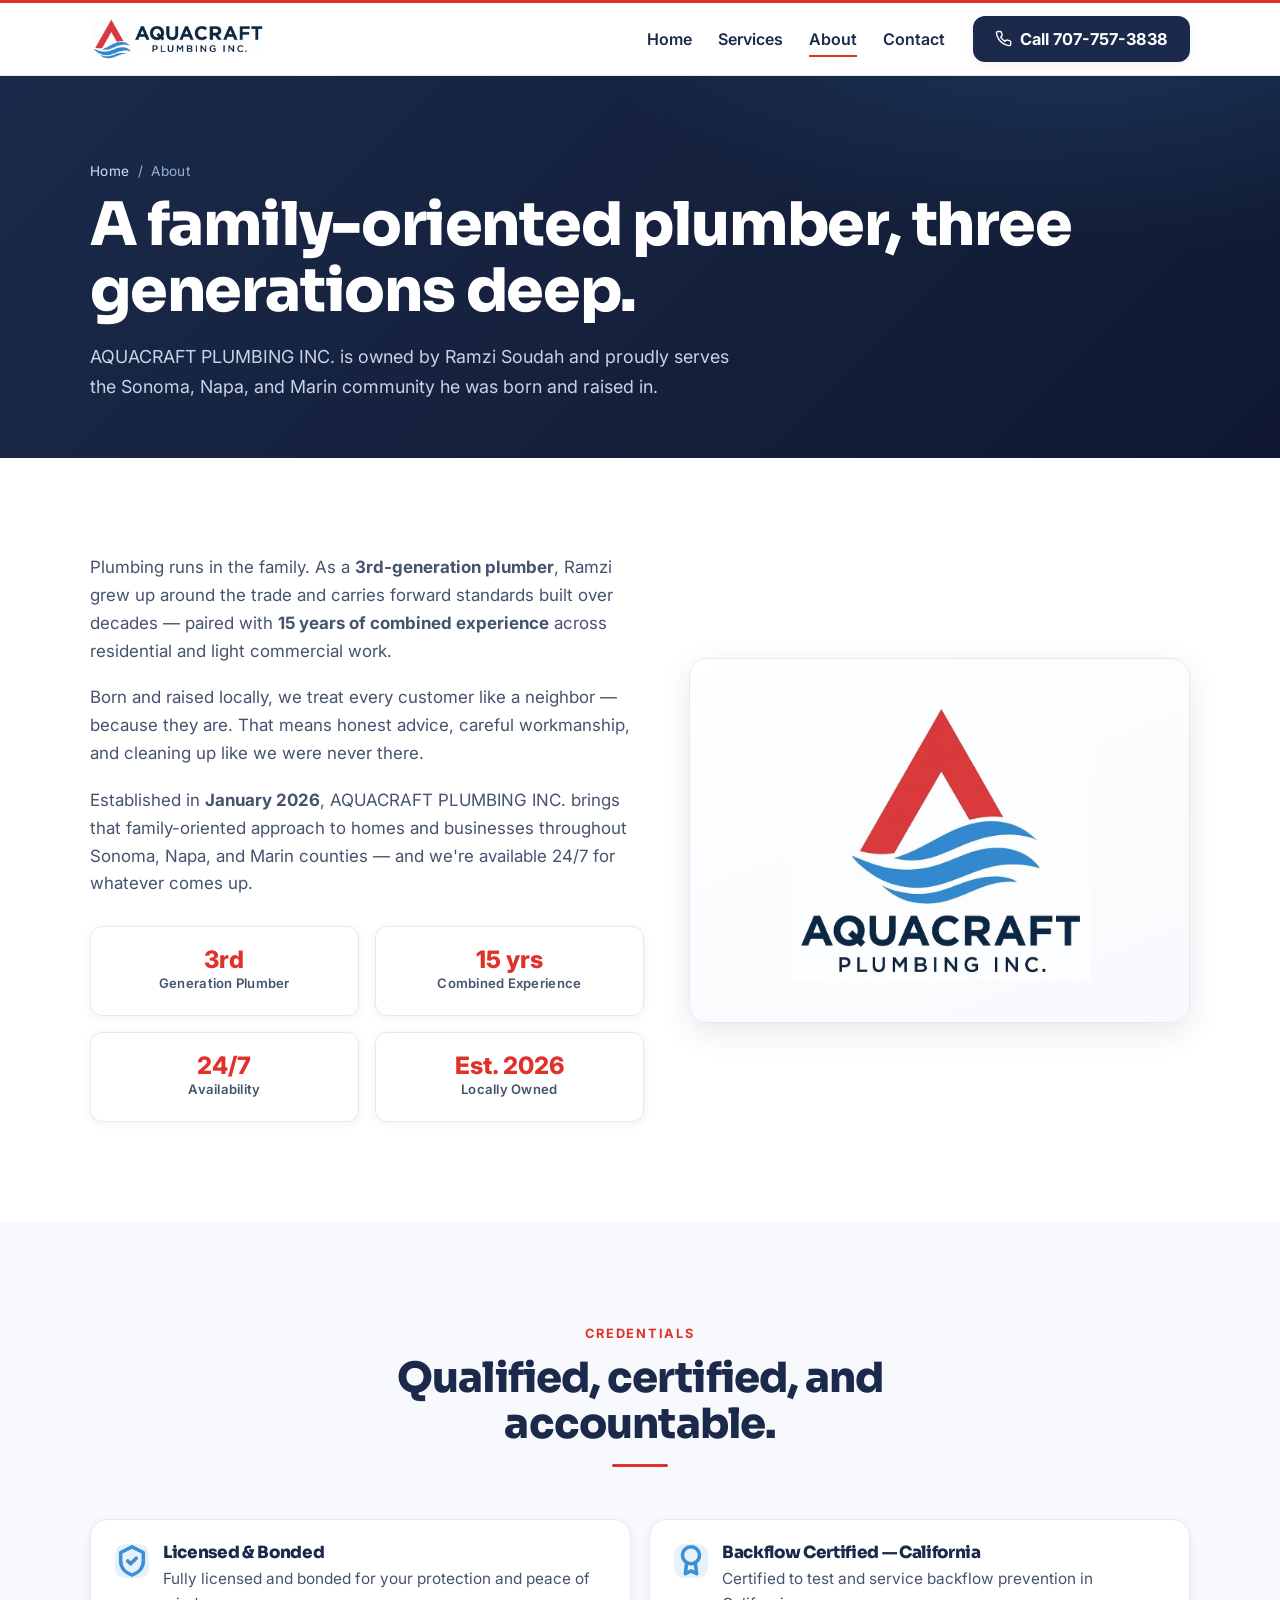
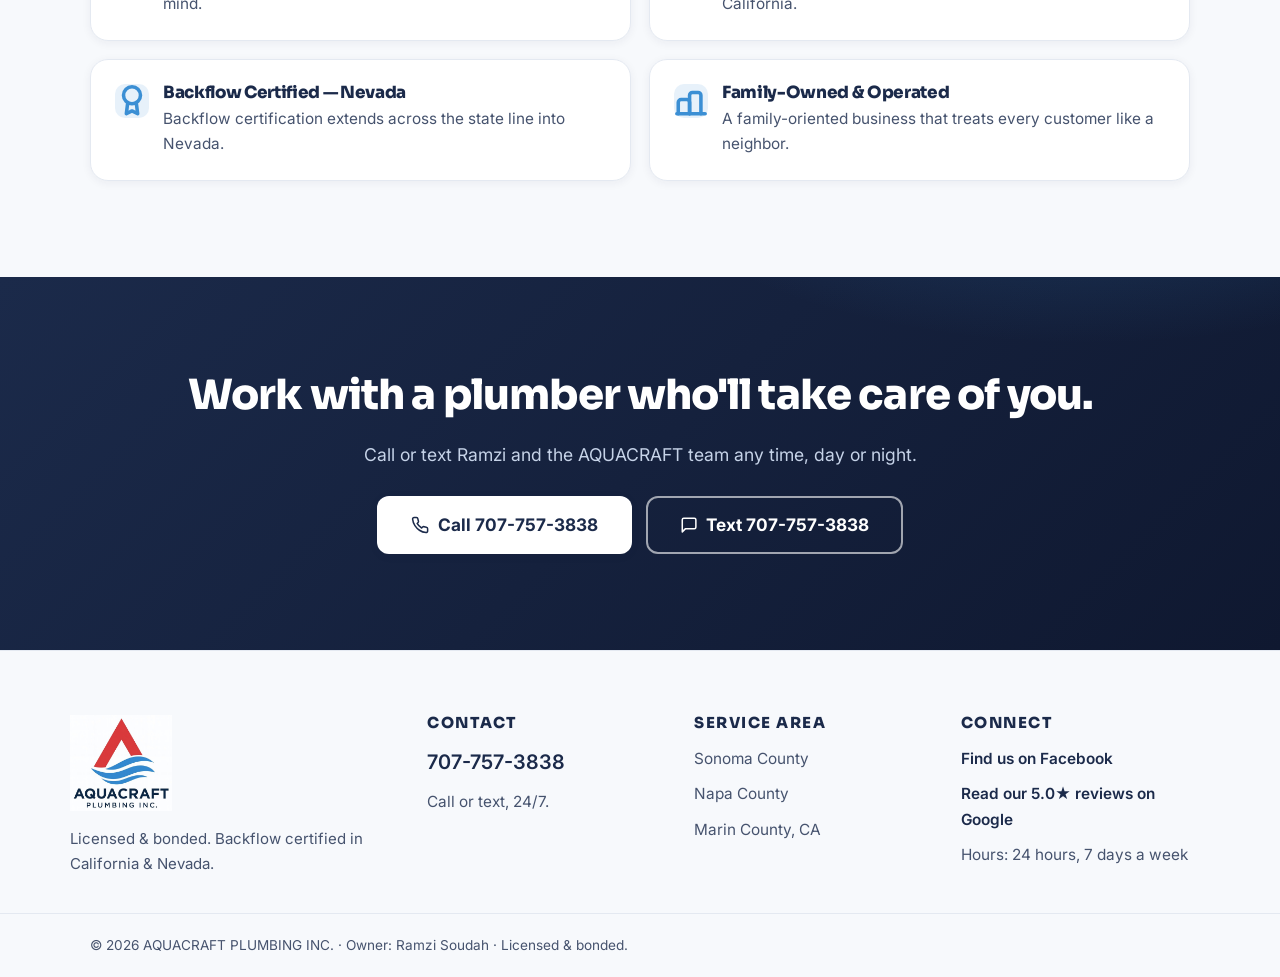
==== commit 51210e48: "Modernize site: fonts, dark image hero, animations, FAQ - Typography: add Sora (display) + Inter (bo" ====
--- a/about.html
+++ b/about.html
@@ -6,6 +6,7 @@
   <title>About | AQUACRAFT PLUMBING INC. — 3rd-Generation Local Plumber</title>
   <meta name="description" content="AQUACRAFT PLUMBING INC. is a family-oriented, 3rd-generation plumbing company owned by Ramzi Soudah. Born and raised local, 15 years combined experience, licensed & bonded, backflow certified in CA & NV." />
   <meta name="theme-color" content="#1B2A4A" />
+  <script>document.documentElement.classList.add("reveal-on");</script>
 
   <!-- SEO: swap EXAMPLE-DOMAIN.com for the real domain once chosen (see README) -->
   <link rel="canonical" href="https://EXAMPLE-DOMAIN.com/about.html" />
@@ -15,6 +16,9 @@
   <meta property="og:image" content="https://EXAMPLE-DOMAIN.com/AQUA_logo.jpg" />
 
   <link rel="icon" type="image/jpeg" href="AQUA_logo.jpg" />
+  <link rel="preconnect" href="https://fonts.googleapis.com" />
+  <link rel="preconnect" href="https://fonts.gstatic.com" crossorigin />
+  <link rel="stylesheet" href="https://fonts.googleapis.com/css2?family=Sora:wght@500;600;700;800&family=Inter:wght@400;500;600;700&display=swap" />
   <link rel="stylesheet" href="styles.css" />
 
   <!-- LocalBusiness structured data — swap EXAMPLE-DOMAIN.com for the real domain (see README) -->
@@ -81,7 +85,7 @@
     <!-- ============ STORY ============ -->
     <section class="section">
       <div class="container">
-        <div class="story-grid">
+        <div class="story-grid" data-reveal>
         <div>
         <div class="prose">
           <p>Plumbing runs in the family. As a <strong>3rd-generation plumber</strong>, Ramzi grew up around the trade and carries forward standards built over decades — paired with <strong>15 years of combined experience</strong> across residential and light commercial work.</p>
@@ -90,10 +94,10 @@
         </div>
 
         <div class="stat-row">
-          <div class="stat"><div class="n">3rd</div><div class="l">Generation Plumber</div></div>
-          <div class="stat"><div class="n">15 yrs</div><div class="l">Combined Experience</div></div>
-          <div class="stat"><div class="n">24/7</div><div class="l">Availability</div></div>
-          <div class="stat"><div class="n">Est. 2026</div><div class="l">Locally Owned</div></div>
+          <div class="stat" data-reveal><div class="n">3rd</div><div class="l">Generation Plumber</div></div>
+          <div class="stat" data-reveal><div class="n">15 yrs</div><div class="l">Combined Experience</div></div>
+          <div class="stat" data-reveal><div class="n">24/7</div><div class="l">Availability</div></div>
+          <div class="stat" data-reveal><div class="n">Est. 2026</div><div class="l">Locally Owned</div></div>
         </div>
         </div><!-- /story text -->
         <div class="story-img story-logo">
@@ -106,24 +110,24 @@
     <!-- ============ CREDENTIALS ============ -->
     <section class="section section--tint">
       <div class="container">
-        <div class="section-head">
+        <div class="section-head" data-reveal>
           <span class="eyebrow">Credentials</span>
           <h2>Qualified, certified, and accountable.</h2>
         </div>
         <div class="cred-grid">
-          <div class="cred">
+          <div class="cred" data-reveal>
             <span class="tick" aria-hidden="true"><svg viewBox="0 0 24 24" fill="none" stroke="currentColor" stroke-width="2.5" stroke-linecap="round" stroke-linejoin="round"><path d="M12 2l8 4v6c0 5-3.5 8.5-8 10-4.5-1.5-8-5-8-10V6z"/><path d="M9 12l2 2 4-4"/></svg></span>
             <div><h3>Licensed &amp; Bonded</h3><p>Fully licensed and bonded for your protection and peace of mind.</p></div>
           </div>
-          <div class="cred">
+          <div class="cred" data-reveal>
             <span class="tick" aria-hidden="true"><svg viewBox="0 0 24 24" fill="none" stroke="currentColor" stroke-width="2.5" stroke-linecap="round" stroke-linejoin="round"><circle cx="12" cy="8" r="6"/><path d="M9 13l-1 8 4-2 4 2-1-8"/></svg></span>
             <div><h3>Backflow Certified — California</h3><p>Certified to test and service backflow prevention in California.</p></div>
           </div>
-          <div class="cred">
+          <div class="cred" data-reveal>
             <span class="tick" aria-hidden="true"><svg viewBox="0 0 24 24" fill="none" stroke="currentColor" stroke-width="2.5" stroke-linecap="round" stroke-linejoin="round"><circle cx="12" cy="8" r="6"/><path d="M9 13l-1 8 4-2 4 2-1-8"/></svg></span>
             <div><h3>Backflow Certified — Nevada</h3><p>Backflow certification extends across the state line into Nevada.</p></div>
           </div>
-          <div class="cred">
+          <div class="cred" data-reveal>
             <span class="tick" aria-hidden="true"><svg viewBox="0 0 24 24" fill="none" stroke="currentColor" stroke-width="2.5" stroke-linecap="round" stroke-linejoin="round"><path d="M3 21v-8a2 2 0 0 1 2-2h4a2 2 0 0 1 2 2v8"/><path d="M11 21v-13a2 2 0 0 1 2-2h4a2 2 0 0 1 2 2v13"/><path d="M2 21h20"/></svg></span>
             <div><h3>Family-Owned &amp; Operated</h3><p>A family-oriented business that treats every customer like a neighbor.</p></div>
           </div>
--- a/styles.css
+++ b/styles.css
@@ -30,6 +30,9 @@
   --shadow-md: 0 10px 30px rgba(27, 42, 74, 0.10);
   --shadow-lg: 0 22px 50px rgba(27, 42, 74, 0.14);
   --ease: cubic-bezier(.2, .7, .3, 1);
+
+  --font-display: "Sora", -apple-system, BlinkMacSystemFont, "Segoe UI", Roboto, sans-serif;
+  --font-body: "Inter", -apple-system, BlinkMacSystemFont, "Segoe UI", Roboto, Helvetica, Arial, sans-serif;
 }
 
 /* ---------- Reset / base ---------- */
@@ -39,8 +42,7 @@
 
 body {
   margin: 0;
-  font-family: -apple-system, BlinkMacSystemFont, "Segoe UI", Roboto, Helvetica,
-    Arial, "Helvetica Neue", sans-serif;
+  font-family: var(--font-body);
   color: var(--ink-soft);
   background: var(--white);
   line-height: 1.65;
@@ -52,14 +54,15 @@
 img { max-width: 100%; height: auto; display: block; }
 
 h1, h2, h3, h4 {
+  font-family: var(--font-display);
   color: var(--navy);
-  line-height: 1.15;
+  line-height: 1.1;
   margin: 0 0 .5em;
   font-weight: 800;
-  letter-spacing: -0.015em;
-}
-h1 { font-size: clamp(2rem, 5.2vw, 3.25rem); }
-h2 { font-size: clamp(1.6rem, 3.6vw, 2.4rem); }
+  letter-spacing: -0.02em;
+}
+h1 { font-size: clamp(2.3rem, 5.6vw, 3.75rem); }
+h2 { font-size: clamp(1.75rem, 3.8vw, 2.6rem); }
 h3 { font-size: 1.2rem; }
 p  { margin: 0 0 1rem; }
 
@@ -710,3 +713,144 @@
 }
 .story-logo-img { width: 300px; max-width: 76%; height: auto; }
 .story-logo .badge { border: 1px solid var(--line); }
+
+/* ===========================================================
+   MODERN UPGRADE LAYER
+   =========================================================== */
+
+/* Header: subtle shadow once scrolled */
+.site-header { transition: box-shadow .25s var(--ease); }
+.site-header.scrolled { box-shadow: 0 8px 30px rgba(15, 24, 48, .10); }
+
+/* ---------- Dark, full-bleed image hero ---------- */
+.hero--media {
+  position: relative;
+  isolation: isolate;
+  color: #fff;
+  background: var(--navy-900);
+  border-bottom: 0;
+}
+.hero--media::before {            /* photo layer */
+  content: ""; position: absolute; inset: 0; z-index: -2;
+  background: url("images/fixture.jpg") center 35% / cover no-repeat;
+  transform: scale(1.04);
+}
+.hero--media::after {             /* gradient overlay for legibility */
+  content: ""; position: absolute; inset: 0; z-index: -1;
+  background:
+    linear-gradient(95deg, rgba(10,16,33,.95) 0%, rgba(13,20,40,.84) 44%, rgba(13,20,40,.42) 100%),
+    linear-gradient(0deg, rgba(10,16,33,.75) 0%, rgba(10,16,33,0) 42%);
+}
+.hero--media .hero-inner {
+  position: relative; z-index: 1;
+  max-width: 820px;
+  padding: clamp(78px, 12vw, 160px) 0 clamp(56px, 8vw, 108px);
+}
+.hero--media h1 {
+  color: #fff;
+  font-size: clamp(2.6rem, 6.6vw, 4.7rem);
+  line-height: 1.03;
+  letter-spacing: -0.03em;
+  margin-bottom: .45em;
+}
+.hero--media h1 .accent { color: #ff6a5d; }
+.hero--media .lead { color: #d6e1f2; max-width: 600px; font-size: clamp(1.06rem, 2.1vw, 1.3rem); }
+
+.hero-eyebrow {
+  display: inline-flex; align-items: center; gap: 12px;
+  font-family: var(--font-display);
+  font-weight: 600; font-size: .82rem; letter-spacing: .2em; text-transform: uppercase;
+  color: #a8c6e8; margin-bottom: 20px;
+}
+.hero-eyebrow::before { content: ""; width: 30px; height: 2px; background: var(--red); display: inline-block; }
+
+/* hero buttons on dark */
+.hero--media .btn-primary { background: #fff; color: var(--navy); }
+.hero--media .btn-primary:hover, .hero--media .btn-primary:focus-visible { background: var(--red); color: #fff; }
+.hero--media .btn-ghost {
+  background: rgba(255,255,255,.10); color: #fff; border-color: rgba(255,255,255,.40);
+  -webkit-backdrop-filter: blur(6px); backdrop-filter: blur(6px);
+}
+.hero--media .btn-ghost:hover, .hero--media .btn-ghost:focus-visible { background: #fff; color: var(--navy); border-color: #fff; }
+
+/* hero trust items become glass chips */
+.hero--media .trust-strip { border-top: 0; padding-top: 0; margin-top: 2.3rem; gap: 10px; }
+.hero--media .trust-strip li {
+  background: rgba(255,255,255,.09);
+  border: 1px solid rgba(255,255,255,.18);
+  -webkit-backdrop-filter: blur(6px); backdrop-filter: blur(6px);
+  padding: 8px 15px; border-radius: 999px;
+  color: #e9f0fb; font-size: .88rem; font-weight: 600;
+}
+.hero--media .trust-strip .dot { display: none; }
+.hero--media .trust-strip .stars { color: var(--gold); }
+
+/* ---------- Inner page heros go dark to match ---------- */
+.page-hero {
+  background:
+    radial-gradient(900px 440px at 88% -25%, rgba(59,143,212,.22), transparent 62%),
+    linear-gradient(135deg, var(--navy) 0%, var(--navy-900) 100%);
+  color: #cfdcef;
+  border-bottom: 0;
+}
+.page-hero h1 { color: #fff; }
+.page-hero p { color: #c6d3e8; }
+.page-hero .breadcrumb { color: #95b1d4; }
+.page-hero .breadcrumb a { color: #d2e2f4; }
+.page-hero .breadcrumb a:hover { color: #fff; }
+
+/* ---------- Scroll reveal (progressive: only when JS enables it) ---------- */
+.reveal-on [data-reveal] {
+  opacity: 0;
+  transform: translateY(26px);
+  transition: opacity .7s var(--ease), transform .7s var(--ease);
+  will-change: opacity, transform;
+}
+.reveal-on [data-reveal].is-visible { opacity: 1; transform: none; }
+@media (prefers-reduced-motion: reduce) {
+  .reveal-on [data-reveal] { opacity: 1 !important; transform: none !important; }
+}
+
+/* ---------- Service/feature card icon: gradient chip ---------- */
+.card-icon {
+  background: linear-gradient(150deg, rgba(59,143,212,.16), rgba(27,42,74,.10));
+  color: var(--blue);
+}
+.card { transition: transform .25s var(--ease), box-shadow .25s var(--ease), border-color .25s var(--ease); }
+
+/* ---------- FAQ accordion ---------- */
+.faq { max-width: 840px; margin: 0 auto; display: grid; gap: 14px; }
+.faq-item {
+  border: 1px solid var(--line);
+  border-radius: var(--radius);
+  background: var(--white);
+  box-shadow: var(--shadow-sm);
+  transition: box-shadow .2s var(--ease), border-color .2s var(--ease);
+}
+.faq-item[open] { box-shadow: var(--shadow-md); border-color: #d4ddec; }
+.faq-item summary {
+  list-style: none;
+  cursor: pointer;
+  padding: 20px 22px;
+  font-family: var(--font-display);
+  font-weight: 600; color: var(--navy); font-size: 1.06rem;
+  display: flex; align-items: center; justify-content: space-between; gap: 16px;
+}
+.faq-item summary::-webkit-details-marker { display: none; }
+.faq-item summary::after {
+  content: "+"; font-size: 1.6rem; line-height: 1; color: var(--red); flex: none;
+  transition: transform .25s var(--ease);
+}
+.faq-item[open] summary { color: var(--red); }
+.faq-item[open] summary::after { transform: rotate(45deg); }
+.faq-a { padding: 0 22px 20px; margin: 0; color: var(--ink-soft); }
+.faq-a a { font-weight: 600; }
+
+/* ---------- Reviews: Google header + card mark ---------- */
+.reviews-head { display: flex; flex-direction: column; align-items: center; gap: 6px; }
+.gmark { width: 22px; height: 22px; flex: none; vertical-align: middle; }
+.quote { position: relative; transition: transform .25s var(--ease), box-shadow .25s var(--ease); }
+.quote:hover { transform: translateY(-4px); box-shadow: var(--shadow-md); }
+.quote .gmark-corner { position: absolute; top: 22px; right: 22px; width: 26px; height: 26px; opacity: .9; }
+.quote blockquote { font-size: 1.05rem; line-height: 1.6; }
+.reviews-more { text-align: center; margin-top: 8px; }
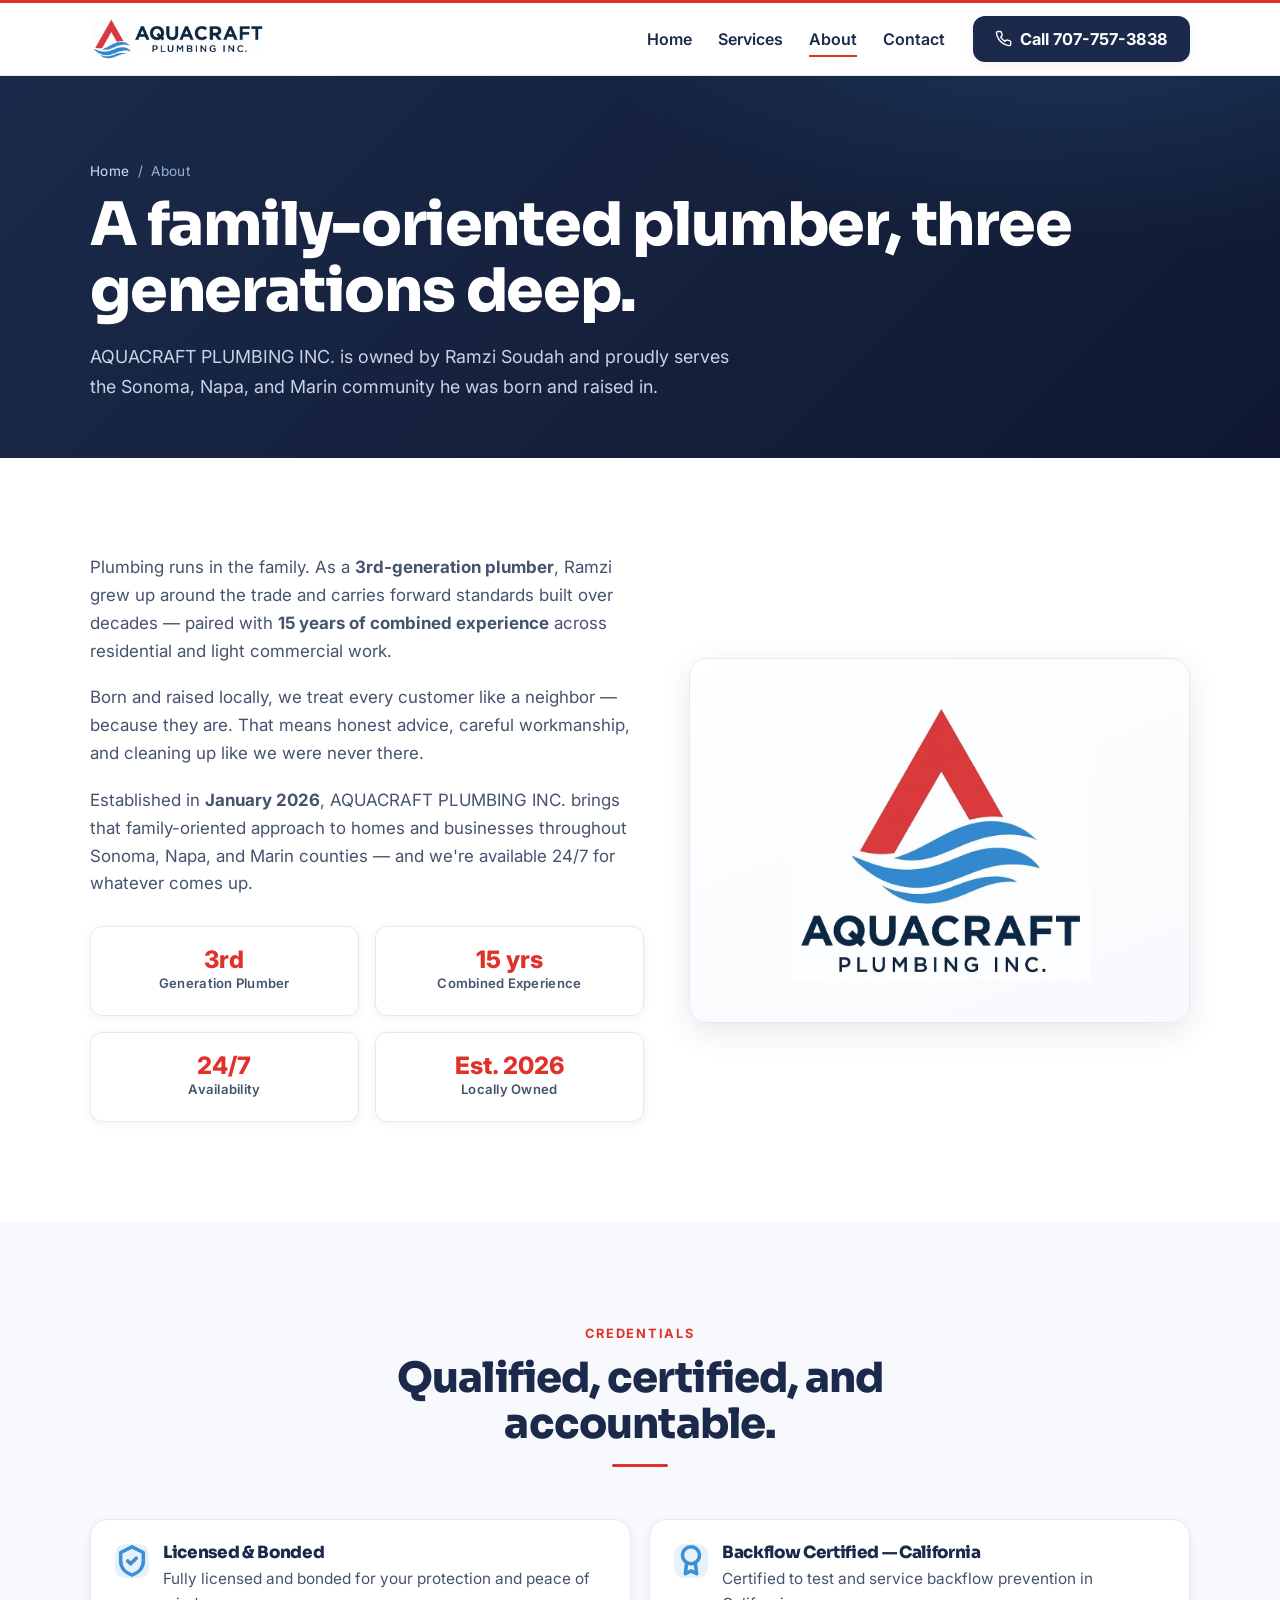
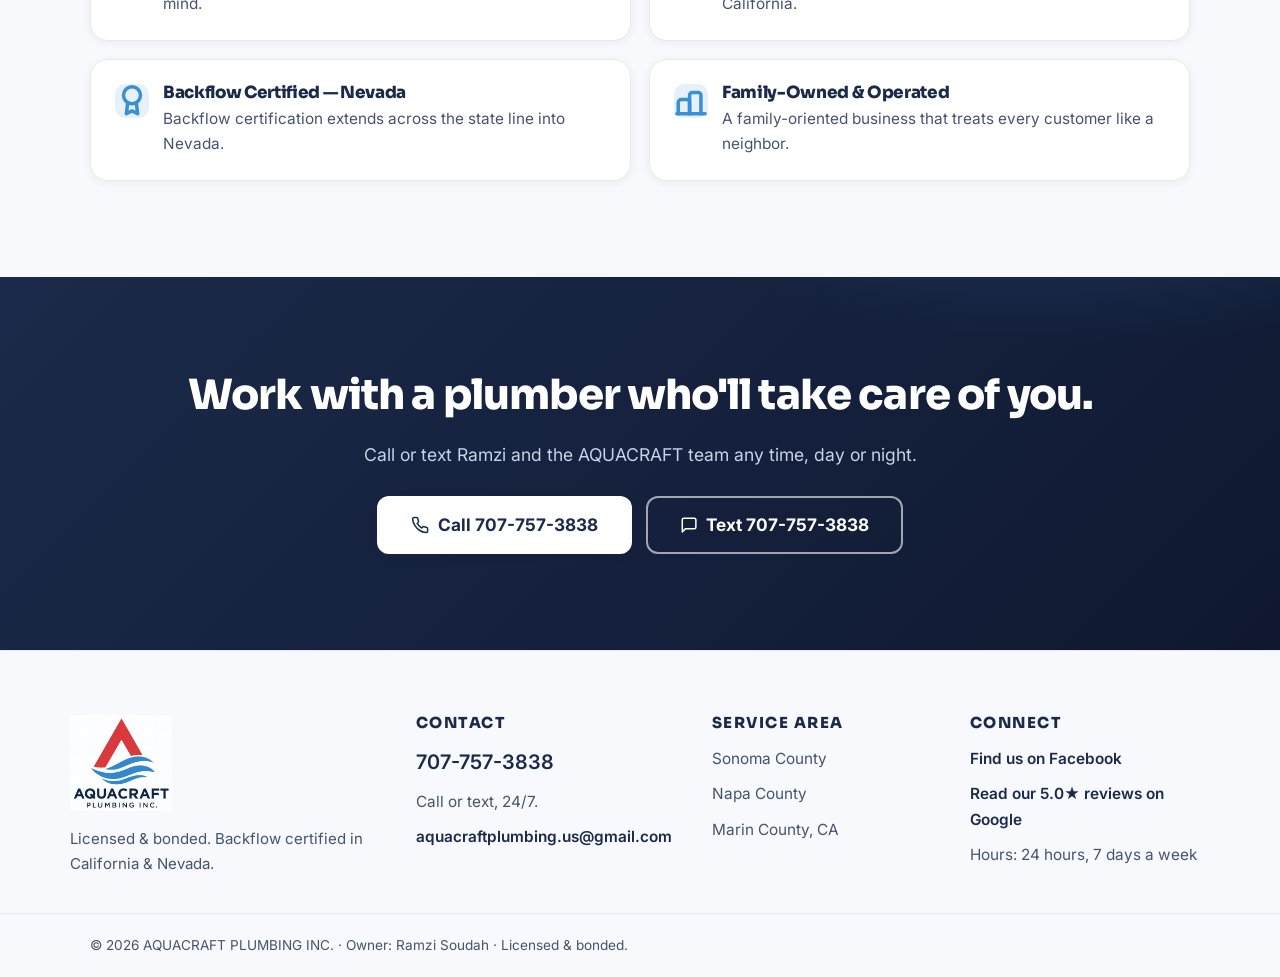
==== commit e3c00f77: "Add email contact and all 7 Google reviews - Add aquacraftplumbing.us@gmail.com to contact page (3rd" ====
--- a/about.html
+++ b/about.html
@@ -165,6 +165,7 @@
         <h3>Contact</h3>
         <p><a class="footer-phone" href="tel:7077573838">707-757-3838</a></p>
         <p>Call or text, 24/7.</p>
+        <p><a href="mailto:aquacraftplumbing.us@gmail.com">aquacraftplumbing.us@gmail.com</a></p>
       </div>
       <div class="footer-col">
         <h3>Service Area</h3>
--- a/styles.css
+++ b/styles.css
@@ -447,10 +447,13 @@
 }
 .contact-card.call { background: linear-gradient(160deg,#fff, #f1f6fc); border: 1px solid var(--line); }
 .contact-card.text { background: linear-gradient(160deg,#fff, #eef6ff); border: 1px solid var(--line); }
+.contact-card.email { background: linear-gradient(160deg,#fff, #f5f5f5); border: 1px solid var(--line); }
 .contact-card .ci.call-i { background: rgba(224,50,42,.12); color: var(--red); }
 .contact-card .ci.text-i { background: rgba(59,143,212,.14); color: var(--blue); }
+.contact-card .ci.email-i { background: rgba(27,42,74,.1); color: var(--navy); }
 .contact-card h2 { font-size: 1.5rem; margin-bottom: .1rem; }
 .contact-card .num { font-size: clamp(1.6rem, 5vw, 2.1rem); font-weight: 800; color: var(--navy); letter-spacing: -.01em; }
+.contact-card .email-addr { font-size: clamp(.85rem, 2.5vw, 1rem); font-weight: 700; color: var(--navy); word-break: break-all; }
 .contact-card p { margin: 0; }
 .contact-card .btn { margin-top: 12px; }
 
@@ -590,7 +593,7 @@
   .area-grid { grid-template-columns: repeat(3, 1fr); }
   .feature-grid { grid-template-columns: repeat(2, 1fr); }
   .quote-grid { grid-template-columns: repeat(2, 1fr); }
-  .contact-grid { grid-template-columns: repeat(2, 1fr); }
+  .contact-grid { grid-template-columns: repeat(3, 1fr); }
   .info-grid { grid-template-columns: repeat(3, 1fr); }
   .cred-grid { grid-template-columns: repeat(2, 1fr); }
   .svc-row { grid-template-columns: 1fr; }
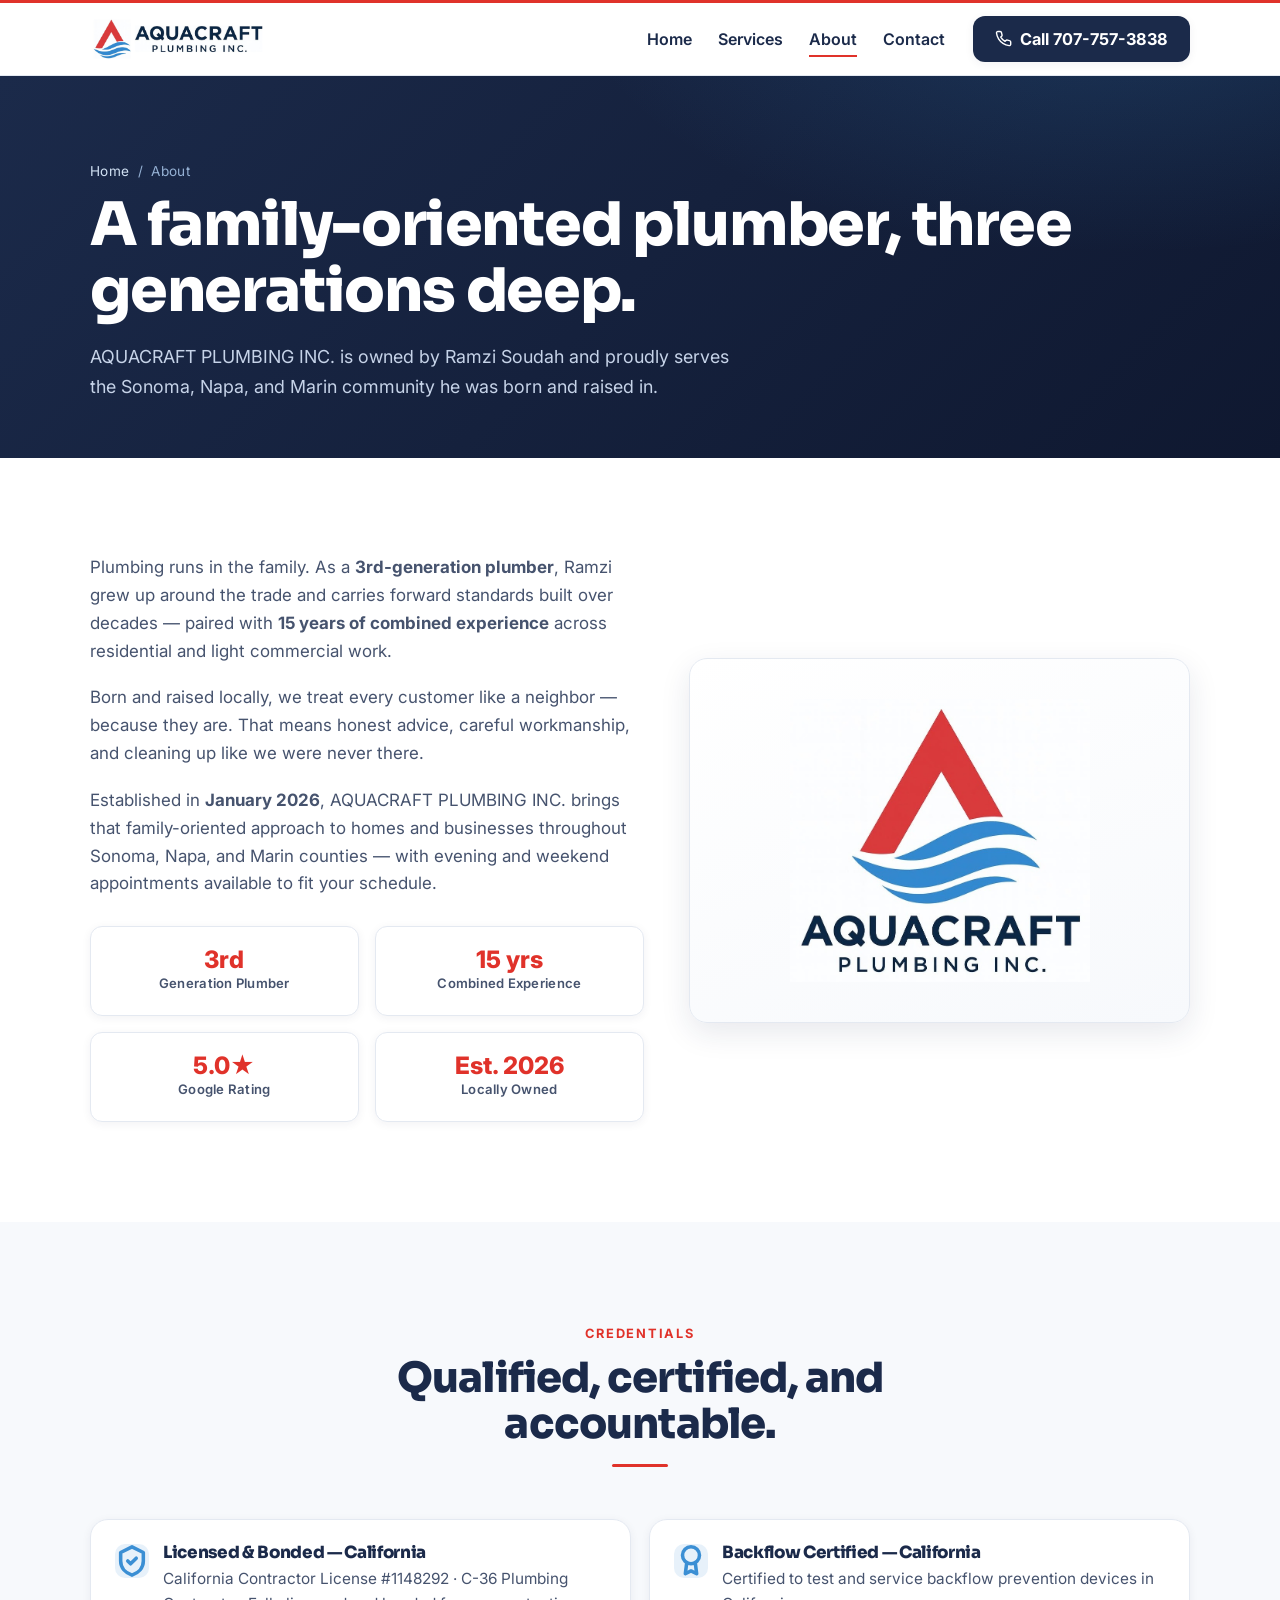
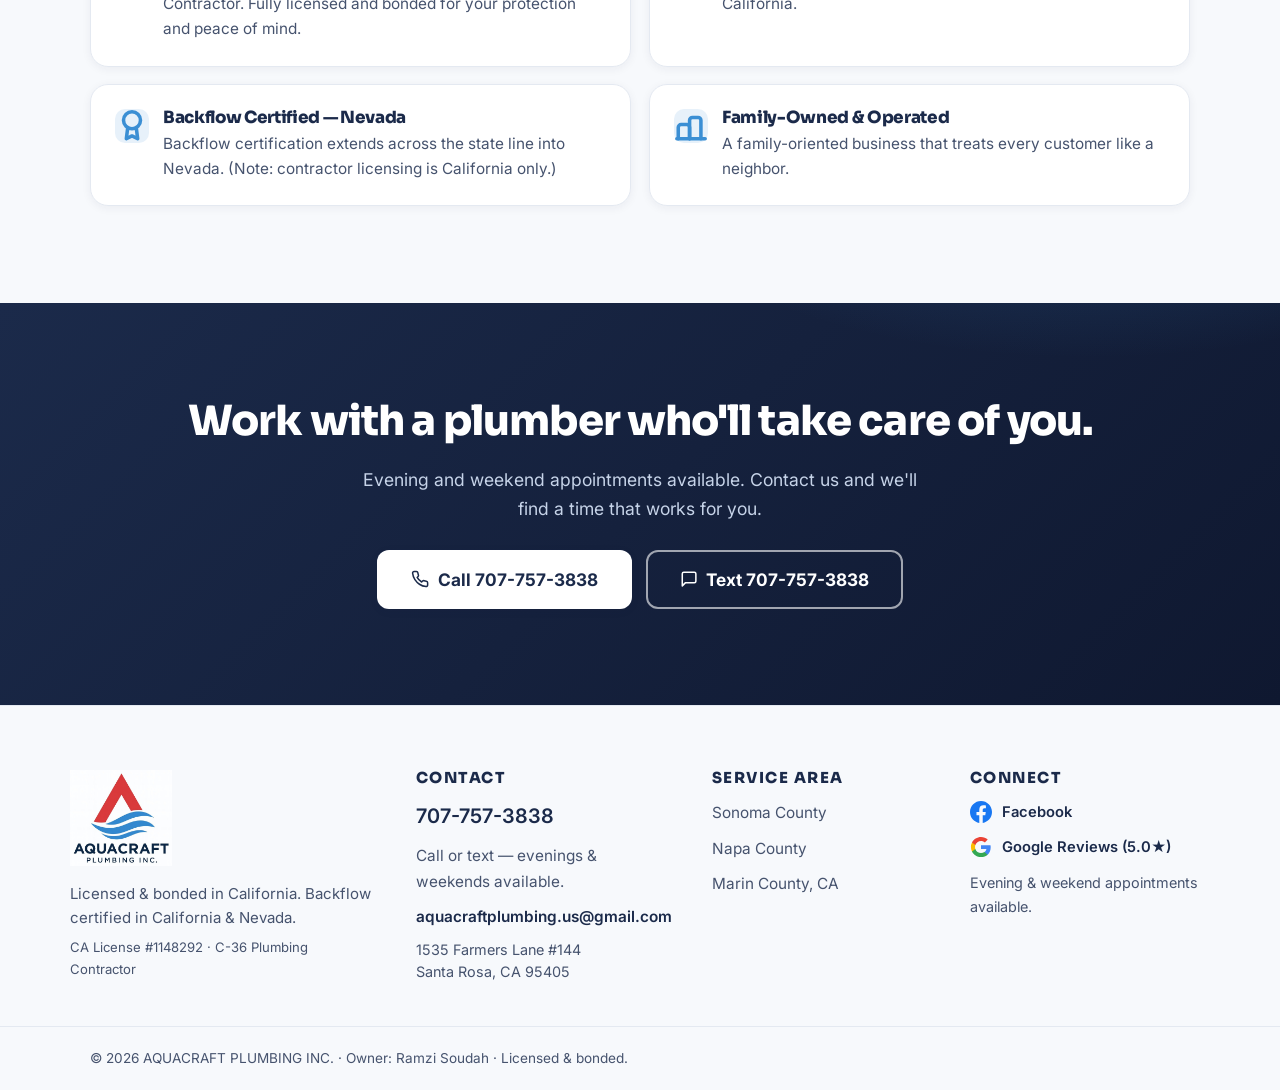
==== commit 2d9b6097: "Major content and SEO updates across all pages Hours/Availability: - Remove all 24/7 claims; replace" ====
--- a/about.html
+++ b/about.html
@@ -4,7 +4,7 @@
   <meta charset="UTF-8" />
   <meta name="viewport" content="width=device-width, initial-scale=1" />
   <title>About | AQUACRAFT PLUMBING INC. — 3rd-Generation Local Plumber</title>
-  <meta name="description" content="AQUACRAFT PLUMBING INC. is a family-oriented, 3rd-generation plumbing company owned by Ramzi Soudah. Born and raised local, 15 years combined experience, licensed & bonded, backflow certified in CA & NV." />
+  <meta name="description" content="AQUACRAFT PLUMBING INC. is a family-oriented, 3rd-generation plumbing company owned by Ramzi Soudah. Born and raised local, 15 years combined experience, licensed & bonded in California (License #1148292, C-36), backflow certified in CA & NV." />
   <meta name="theme-color" content="#1B2A4A" />
   <script>document.documentElement.classList.add("reveal-on");</script>
 
@@ -12,7 +12,7 @@
   <link rel="canonical" href="https://EXAMPLE-DOMAIN.com/about.html" />
   <meta property="og:type" content="website" />
   <meta property="og:title" content="About | AQUACRAFT PLUMBING INC." />
-  <meta property="og:description" content="Family-oriented, 3rd-generation plumber serving Sonoma, Napa, and Marin. Licensed & bonded. Backflow certified in CA & NV." />
+  <meta property="og:description" content="Family-oriented, 3rd-generation plumber serving Sonoma, Napa, and Marin. Licensed & bonded in California. Backflow certified in CA & NV." />
   <meta property="og:image" content="https://EXAMPLE-DOMAIN.com/AQUA_logo.jpg" />
 
   <link rel="icon" type="image/jpeg" href="AQUA_logo.jpg" />
@@ -37,11 +37,6 @@
       { "@type": "AdministrativeArea", "name": "Napa County, California" },
       { "@type": "AdministrativeArea", "name": "Marin County, California" }
     ],
-    "openingHoursSpecification": {
-      "@type": "OpeningHoursSpecification",
-      "dayOfWeek": ["Monday","Tuesday","Wednesday","Thursday","Friday","Saturday","Sunday"],
-      "opens": "00:00", "closes": "23:59"
-    },
     "sameAs": ["https://www.facebook.com/AquacraftPlumbingInc"]
   }
   </script>
@@ -90,13 +85,13 @@
         <div class="prose">
           <p>Plumbing runs in the family. As a <strong>3rd-generation plumber</strong>, Ramzi grew up around the trade and carries forward standards built over decades — paired with <strong>15 years of combined experience</strong> across residential and light commercial work.</p>
           <p>Born and raised locally, we treat every customer like a neighbor — because they are. That means honest advice, careful workmanship, and cleaning up like we were never there.</p>
-          <p>Established in <strong>January 2026</strong>, AQUACRAFT PLUMBING INC. brings that family-oriented approach to homes and businesses throughout Sonoma, Napa, and Marin counties — and we're available 24/7 for whatever comes up.</p>
+          <p>Established in <strong>January 2026</strong>, AQUACRAFT PLUMBING INC. brings that family-oriented approach to homes and businesses throughout Sonoma, Napa, and Marin counties — with evening and weekend appointments available to fit your schedule.</p>
         </div>
 
         <div class="stat-row">
           <div class="stat" data-reveal><div class="n">3rd</div><div class="l">Generation Plumber</div></div>
           <div class="stat" data-reveal><div class="n">15 yrs</div><div class="l">Combined Experience</div></div>
-          <div class="stat" data-reveal><div class="n">24/7</div><div class="l">Availability</div></div>
+          <div class="stat" data-reveal><div class="n">5.0★</div><div class="l">Google Rating</div></div>
           <div class="stat" data-reveal><div class="n">Est. 2026</div><div class="l">Locally Owned</div></div>
         </div>
         </div><!-- /story text -->
@@ -117,15 +112,15 @@
         <div class="cred-grid">
           <div class="cred" data-reveal>
             <span class="tick" aria-hidden="true"><svg viewBox="0 0 24 24" fill="none" stroke="currentColor" stroke-width="2.5" stroke-linecap="round" stroke-linejoin="round"><path d="M12 2l8 4v6c0 5-3.5 8.5-8 10-4.5-1.5-8-5-8-10V6z"/><path d="M9 12l2 2 4-4"/></svg></span>
-            <div><h3>Licensed &amp; Bonded</h3><p>Fully licensed and bonded for your protection and peace of mind.</p></div>
+            <div><h3>Licensed &amp; Bonded — California</h3><p>California Contractor License #1148292 · C-36 Plumbing Contractor. Fully licensed and bonded for your protection and peace of mind.</p></div>
           </div>
           <div class="cred" data-reveal>
             <span class="tick" aria-hidden="true"><svg viewBox="0 0 24 24" fill="none" stroke="currentColor" stroke-width="2.5" stroke-linecap="round" stroke-linejoin="round"><circle cx="12" cy="8" r="6"/><path d="M9 13l-1 8 4-2 4 2-1-8"/></svg></span>
-            <div><h3>Backflow Certified — California</h3><p>Certified to test and service backflow prevention in California.</p></div>
+            <div><h3>Backflow Certified — California</h3><p>Certified to test and service backflow prevention devices in California.</p></div>
           </div>
           <div class="cred" data-reveal>
             <span class="tick" aria-hidden="true"><svg viewBox="0 0 24 24" fill="none" stroke="currentColor" stroke-width="2.5" stroke-linecap="round" stroke-linejoin="round"><circle cx="12" cy="8" r="6"/><path d="M9 13l-1 8 4-2 4 2-1-8"/></svg></span>
-            <div><h3>Backflow Certified — Nevada</h3><p>Backflow certification extends across the state line into Nevada.</p></div>
+            <div><h3>Backflow Certified — Nevada</h3><p>Backflow certification extends across the state line into Nevada. (Note: contractor licensing is California only.)</p></div>
           </div>
           <div class="cred" data-reveal>
             <span class="tick" aria-hidden="true"><svg viewBox="0 0 24 24" fill="none" stroke="currentColor" stroke-width="2.5" stroke-linecap="round" stroke-linejoin="round"><path d="M3 21v-8a2 2 0 0 1 2-2h4a2 2 0 0 1 2 2v8"/><path d="M11 21v-13a2 2 0 0 1 2-2h4a2 2 0 0 1 2 2v13"/><path d="M2 21h20"/></svg></span>
@@ -139,7 +134,7 @@
     <section class="section cta-band">
       <div class="container">
         <h2>Work with a plumber who'll take care of you.</h2>
-        <p>Call or text Ramzi and the AQUACRAFT team any time, day or night.</p>
+        <p>Evening and weekend appointments available. Contact us and we'll find a time that works for you.</p>
         <div class="cta-actions">
           <a class="btn btn-primary btn-lg" href="tel:7077573838">
             <svg viewBox="0 0 24 24" fill="none" stroke="currentColor" stroke-width="2" stroke-linecap="round" stroke-linejoin="round" aria-hidden="true"><path d="M22 16.92v3a2 2 0 0 1-2.18 2 19.79 19.79 0 0 1-8.63-3.07 19.5 19.5 0 0 1-6-6 19.79 19.79 0 0 1-3.07-8.67A2 2 0 0 1 4.11 2h3a2 2 0 0 1 2 1.72c.13.96.36 1.9.7 2.81a2 2 0 0 1-.45 2.11L8.09 9.91a16 16 0 0 0 6 6l1.27-1.27a2 2 0 0 1 2.11-.45c.91.34 1.85.57 2.81.7A2 2 0 0 1 22 16.92z"/></svg>
@@ -159,13 +154,15 @@
     <div class="container footer-inner">
       <div class="footer-brand">
         <img class="footer-logo" src="AQUA_logo_stacked.jpg" alt="AQUACRAFT PLUMBING INC." width="775" height="732" />
-        <p>Licensed &amp; bonded. Backflow certified in California &amp; Nevada.</p>
+        <p>Licensed &amp; bonded in California. Backflow certified in California &amp; Nevada.</p>
+        <p class="footer-license">CA License #1148292 &middot; C-36 Plumbing Contractor</p>
       </div>
       <div class="footer-col">
         <h3>Contact</h3>
         <p><a class="footer-phone" href="tel:7077573838">707-757-3838</a></p>
-        <p>Call or text, 24/7.</p>
+        <p>Call or text — evenings &amp; weekends available.</p>
         <p><a href="mailto:aquacraftplumbing.us@gmail.com">aquacraftplumbing.us@gmail.com</a></p>
+        <address class="footer-address">1535 Farmers Lane #144<br>Santa Rosa, CA 95405</address>
       </div>
       <div class="footer-col">
         <h3>Service Area</h3>
@@ -175,9 +172,17 @@
       </div>
       <div class="footer-col">
         <h3>Connect</h3>
-        <p><a href="https://www.facebook.com/AquacraftPlumbingInc" target="_blank" rel="noopener">Find us on Facebook</a></p>
-        <p><a href="https://www.google.com/search?q=Aquacraft+Plumbing+Inc+reviews#lrd=0xaf03ddba1135db51:0x2662c081e992670a,1,,,," target="_blank" rel="noopener">Read our 5.0★ reviews on Google</a></p>
-        <p>Hours: 24 hours, 7 days a week</p>
+        <div class="footer-social">
+          <a class="social-link" href="https://www.facebook.com/AquacraftPlumbingInc" target="_blank" rel="noopener" aria-label="Find us on Facebook">
+            <svg class="social-icon" viewBox="0 0 24 24" fill="#1877F2" aria-hidden="true"><path d="M24 12.073c0-6.627-5.373-12-12-12s-12 5.373-12 12c0 5.99 4.388 10.954 10.125 11.854v-8.385H7.078v-3.47h3.047V9.43c0-3.007 1.792-4.669 4.533-4.669 1.312 0 2.686.235 2.686.235v2.953H15.83c-1.491 0-1.956.925-1.956 1.874v2.25h3.328l-.532 3.47h-2.796v8.385C19.612 23.027 24 18.062 24 12.073z"/></svg>
+            Facebook
+          </a>
+          <a class="social-link" href="https://www.google.com/search?q=Aquacraft+Plumbing+Inc+reviews#lrd=0xaf03ddba1135db51:0x2662c081e992670a,1,,,," target="_blank" rel="noopener" aria-label="Read our 5.0-star reviews on Google">
+            <svg class="social-icon" viewBox="0 0 48 48" aria-hidden="true"><path fill="#4285F4" d="M45.12 24.5c0-1.56-.14-3.06-.4-4.5H24v8.51h11.84c-.51 2.75-2.06 5.08-4.39 6.64v5.52h7.11c4.16-3.83 6.56-9.47 6.56-16.17z"/><path fill="#34A853" d="M24 46c5.94 0 10.92-1.97 14.56-5.33l-7.11-5.52c-1.97 1.32-4.49 2.1-7.45 2.1-5.73 0-10.58-3.87-12.31-9.07H4.34v5.7C7.96 41.07 15.4 46 24 46z"/><path fill="#FBBC05" d="M11.69 28.18C11.25 26.86 11 25.45 11 24s.25-2.86.69-4.18v-5.7H4.34A21.98 21.98 0 0 0 2 24c0 3.55.85 6.91 2.34 9.88l7.35-5.7z"/><path fill="#EA4335" d="M24 10.75c3.23 0 6.13 1.11 8.41 3.29l6.31-6.31C34.91 4.18 29.93 2 24 2 15.4 2 7.96 6.93 4.34 14.12l7.35 5.7c1.73-5.2 6.58-9.07 12.31-9.07z"/></svg>
+            Google Reviews (5.0★)
+          </a>
+        </div>
+        <p style="margin-top:12px;font-size:.9rem;">Evening &amp; weekend appointments available.</p>
       </div>
     </div>
     <div class="footer-bottom">
--- a/styles.css
+++ b/styles.css
@@ -421,6 +421,14 @@
 .svc-row .card-icon { margin-bottom: 0; }
 .svc-row h3 { margin-bottom: .3rem; }
 .svc-row p { margin: 0; }
+.svc-img-ph {
+  min-height: 220px; border-radius: var(--radius-lg);
+  background: linear-gradient(135deg, var(--off-white), #e8eef6);
+  border: 2px dashed var(--line);
+  display: flex; align-items: center; justify-content: center;
+}
+.svc-img-ph svg { width: 56px; height: 56px; color: var(--red); opacity: .7; }
+.area-cities { font-size: .85rem !important; color: var(--ink-soft); margin-top: 4px !important; }
 
 /* ---------- Contact blocks ---------- */
 .contact-grid {
@@ -534,12 +542,22 @@
   padding: clamp(44px, 6vw, 64px) 0 36px;
 }
 .footer-logo { height: 96px; width: auto; margin-bottom: 16px; }
-.footer-brand p { font-size: .94rem; max-width: 320px; margin: 0; }
+.footer-brand p { font-size: .94rem; max-width: 320px; margin: 0 0 6px; }
+.footer-license { font-size: .82rem !important; color: var(--ink-soft) !important; }
+.footer-address { font-style: normal; font-size: .9rem; color: var(--ink-soft); line-height: 1.5; margin: 4px 0 8px !important; }
 .footer-col h3 { font-size: .95rem; text-transform: uppercase; letter-spacing: .1em; color: var(--navy); margin-bottom: 14px; }
 .footer-col p { margin: 0 0 10px; font-size: .96rem; }
 .footer-col a { color: var(--navy); font-weight: 600; }
 .footer-col a:hover { color: var(--red); }
 .footer-phone { font-size: 1.25rem; font-weight: 800; color: var(--navy) !important; }
+.footer-social { display: flex; flex-direction: column; gap: 10px; margin-top: 2px; }
+.social-link {
+  display: flex; align-items: center; gap: 10px;
+  font-size: .92rem; font-weight: 600; color: var(--navy);
+  text-decoration: none; transition: color .18s;
+}
+.social-link:hover { color: var(--red); }
+.social-icon { width: 22px; height: 22px; flex-shrink: 0; border-radius: 4px; }
 .footer-bottom { border-top: 1px solid var(--line); }
 .footer-bottom .container { padding-top: 20px; padding-bottom: 20px; }
 .footer-bottom p { margin: 0; font-size: .85rem; color: var(--ink-soft); }
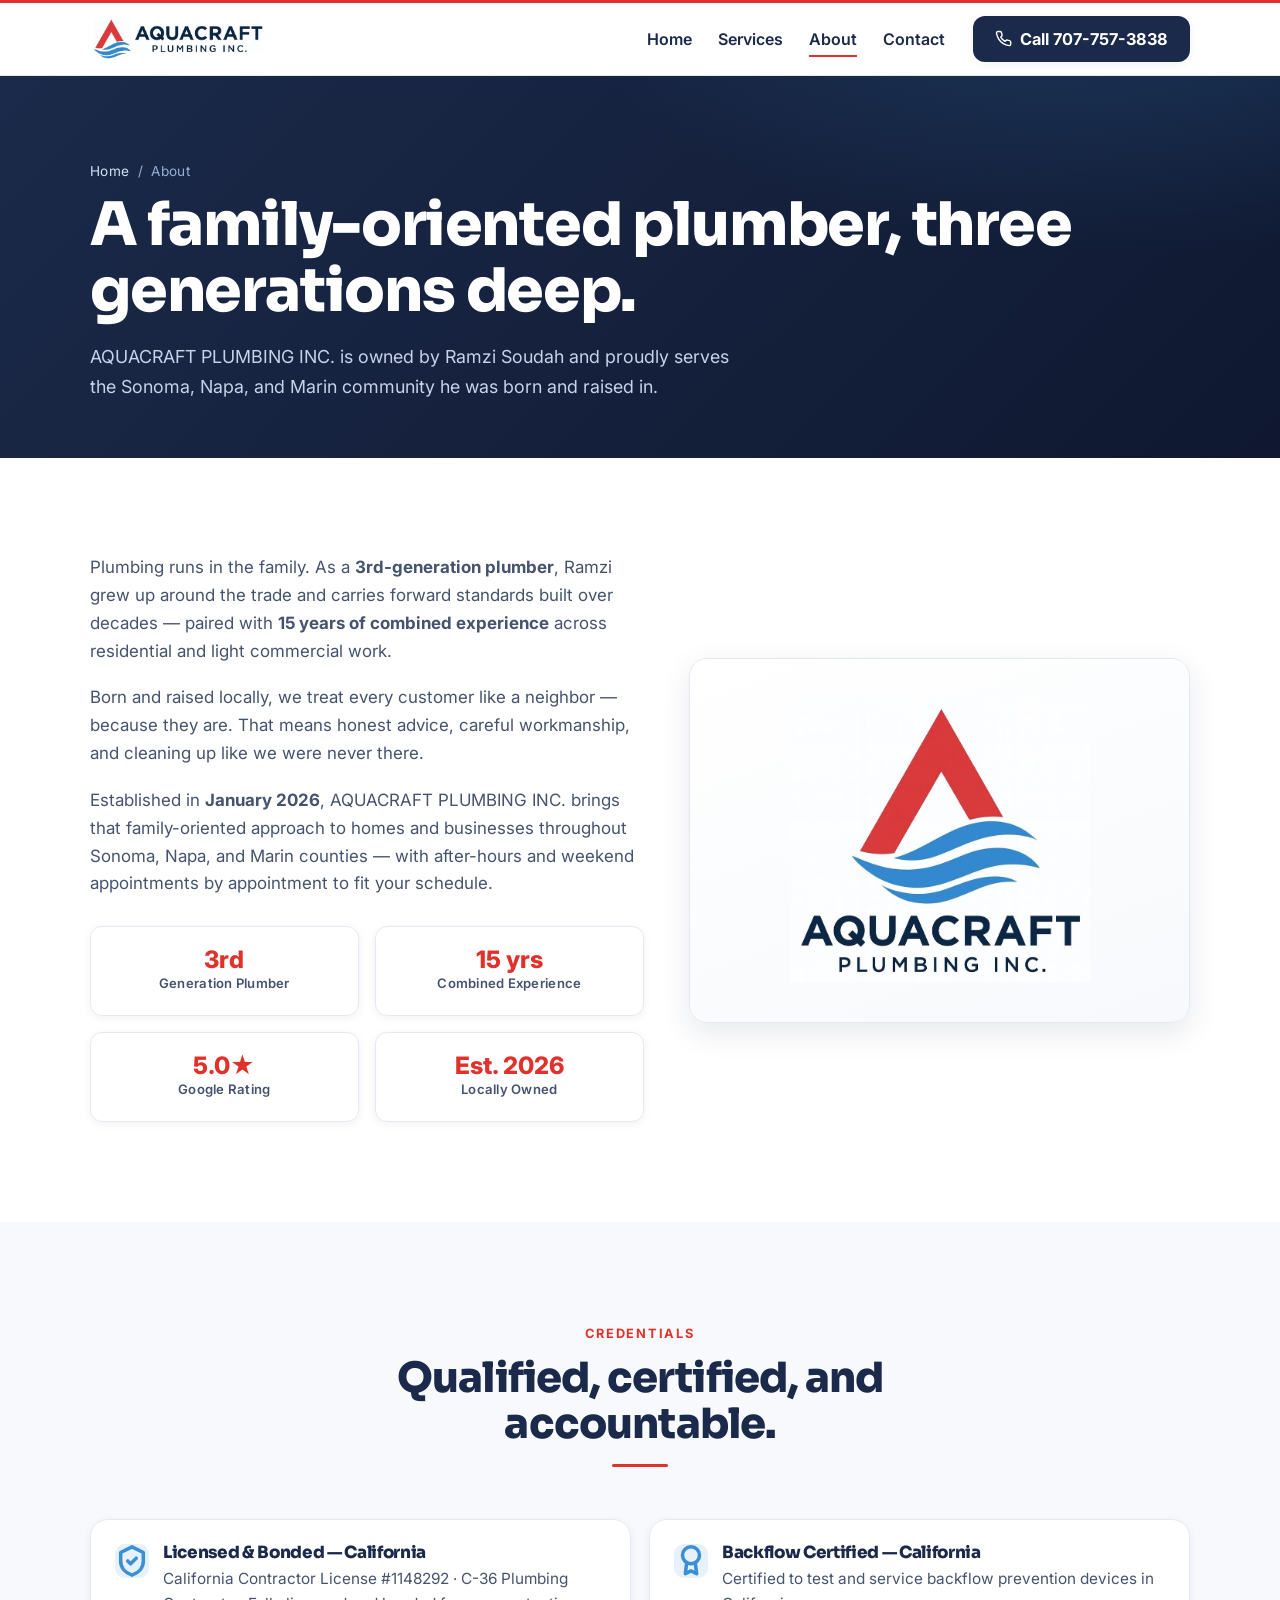
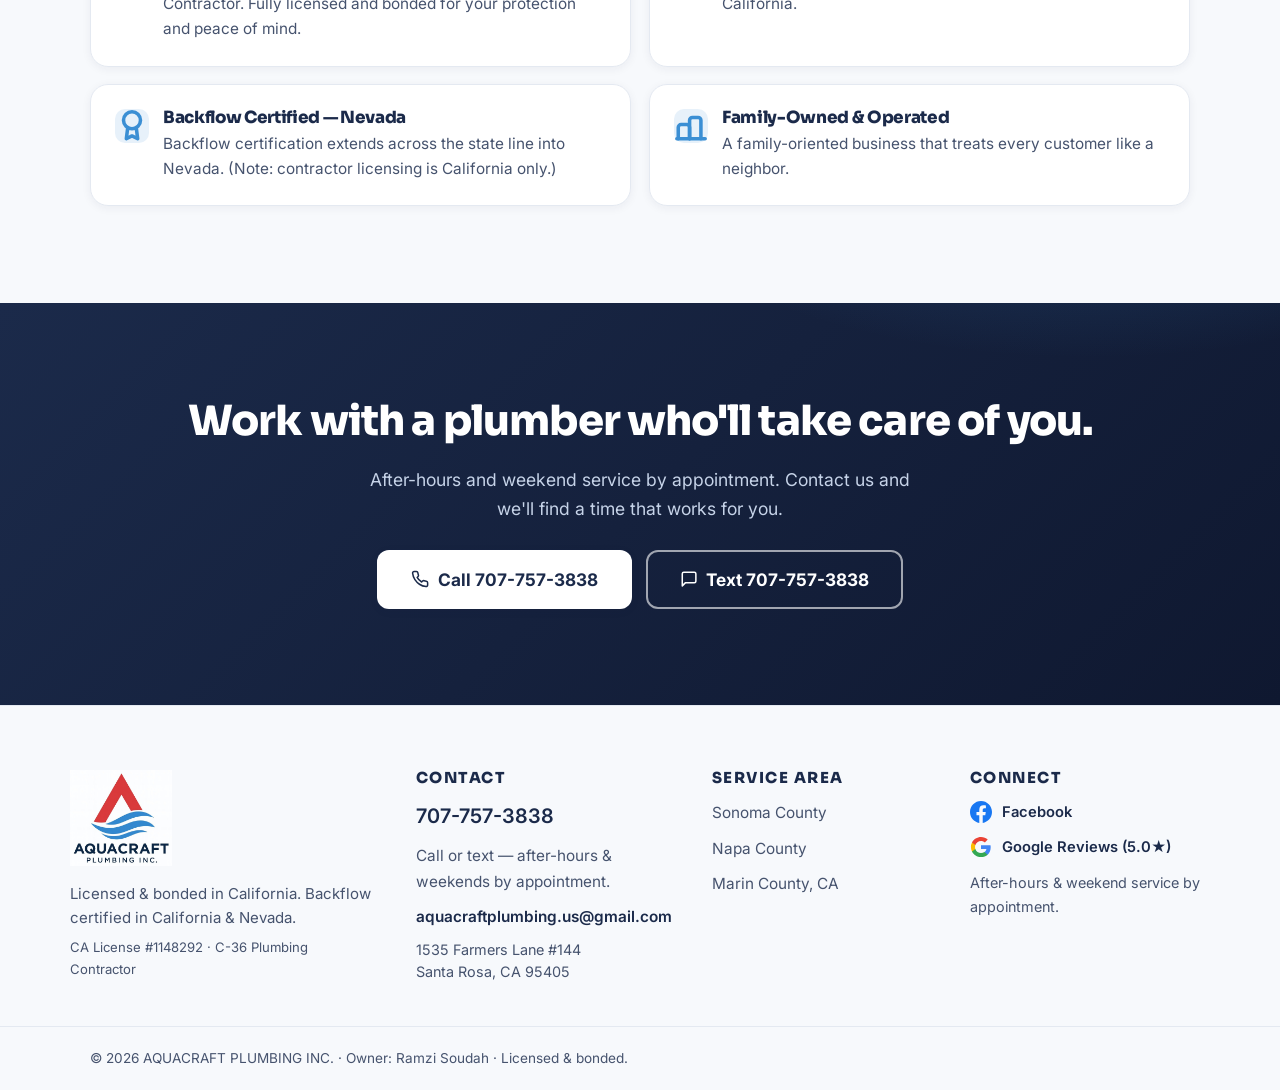
==== commit 3823f857: "Fix Google/Facebook icons, update availability wording, rename water leak service - Add official Goo" ====
--- a/about.html
+++ b/about.html
@@ -85,7 +85,7 @@
         <div class="prose">
           <p>Plumbing runs in the family. As a <strong>3rd-generation plumber</strong>, Ramzi grew up around the trade and carries forward standards built over decades — paired with <strong>15 years of combined experience</strong> across residential and light commercial work.</p>
           <p>Born and raised locally, we treat every customer like a neighbor — because they are. That means honest advice, careful workmanship, and cleaning up like we were never there.</p>
-          <p>Established in <strong>January 2026</strong>, AQUACRAFT PLUMBING INC. brings that family-oriented approach to homes and businesses throughout Sonoma, Napa, and Marin counties — with evening and weekend appointments available to fit your schedule.</p>
+          <p>Established in <strong>January 2026</strong>, AQUACRAFT PLUMBING INC. brings that family-oriented approach to homes and businesses throughout Sonoma, Napa, and Marin counties — with after-hours and weekend appointments by appointment to fit your schedule.</p>
         </div>
 
         <div class="stat-row">
@@ -134,7 +134,7 @@
     <section class="section cta-band">
       <div class="container">
         <h2>Work with a plumber who'll take care of you.</h2>
-        <p>Evening and weekend appointments available. Contact us and we'll find a time that works for you.</p>
+        <p>After-hours and weekend service by appointment. Contact us and we'll find a time that works for you.</p>
         <div class="cta-actions">
           <a class="btn btn-primary btn-lg" href="tel:7077573838">
             <svg viewBox="0 0 24 24" fill="none" stroke="currentColor" stroke-width="2" stroke-linecap="round" stroke-linejoin="round" aria-hidden="true"><path d="M22 16.92v3a2 2 0 0 1-2.18 2 19.79 19.79 0 0 1-8.63-3.07 19.5 19.5 0 0 1-6-6 19.79 19.79 0 0 1-3.07-8.67A2 2 0 0 1 4.11 2h3a2 2 0 0 1 2 1.72c.13.96.36 1.9.7 2.81a2 2 0 0 1-.45 2.11L8.09 9.91a16 16 0 0 0 6 6l1.27-1.27a2 2 0 0 1 2.11-.45c.91.34 1.85.57 2.81.7A2 2 0 0 1 22 16.92z"/></svg>
@@ -160,7 +160,7 @@
       <div class="footer-col">
         <h3>Contact</h3>
         <p><a class="footer-phone" href="tel:7077573838">707-757-3838</a></p>
-        <p>Call or text — evenings &amp; weekends available.</p>
+        <p>Call or text — after-hours &amp; weekends by appointment.</p>
         <p><a href="mailto:aquacraftplumbing.us@gmail.com">aquacraftplumbing.us@gmail.com</a></p>
         <address class="footer-address">1535 Farmers Lane #144<br>Santa Rosa, CA 95405</address>
       </div>
@@ -182,7 +182,7 @@
             Google Reviews (5.0★)
           </a>
         </div>
-        <p style="margin-top:12px;font-size:.9rem;">Evening &amp; weekend appointments available.</p>
+        <p style="margin-top:12px;font-size:.9rem;">After-hours &amp; weekend service by appointment.</p>
       </div>
     </div>
     <div class="footer-bottom">
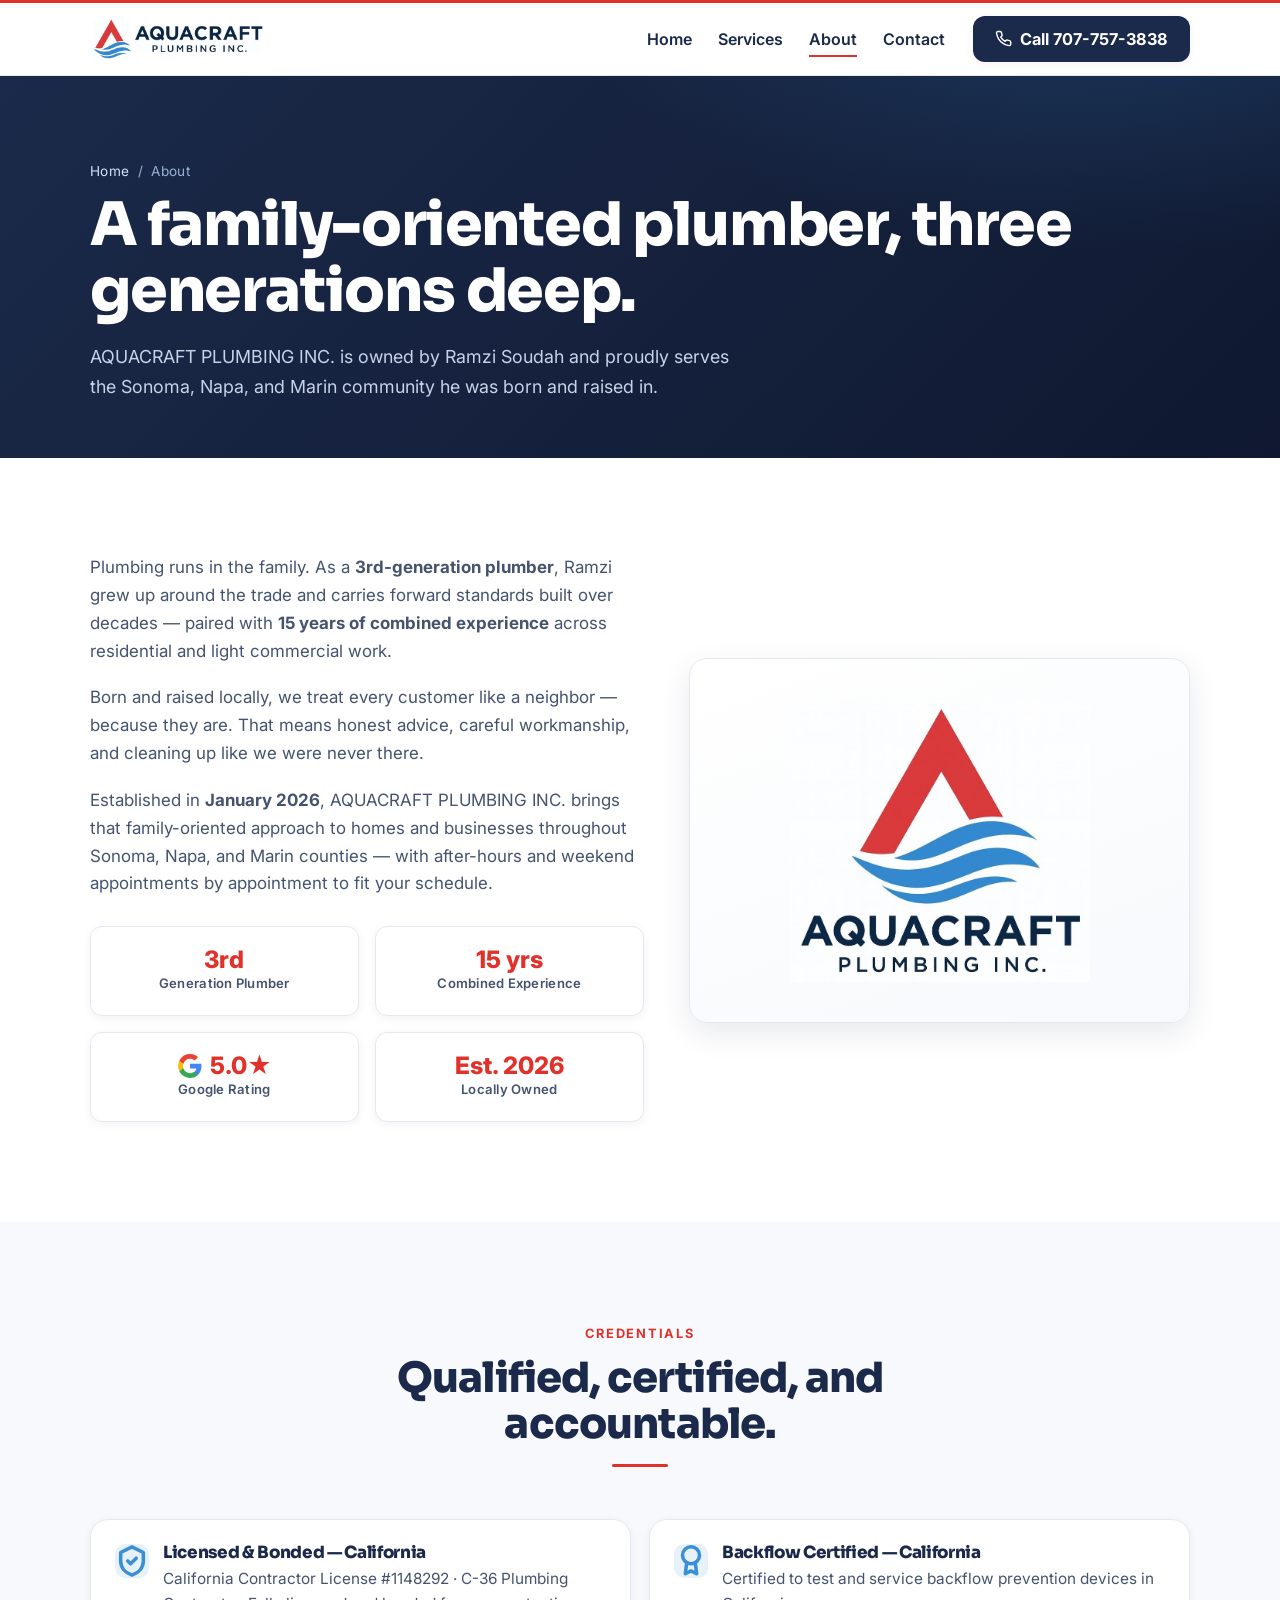
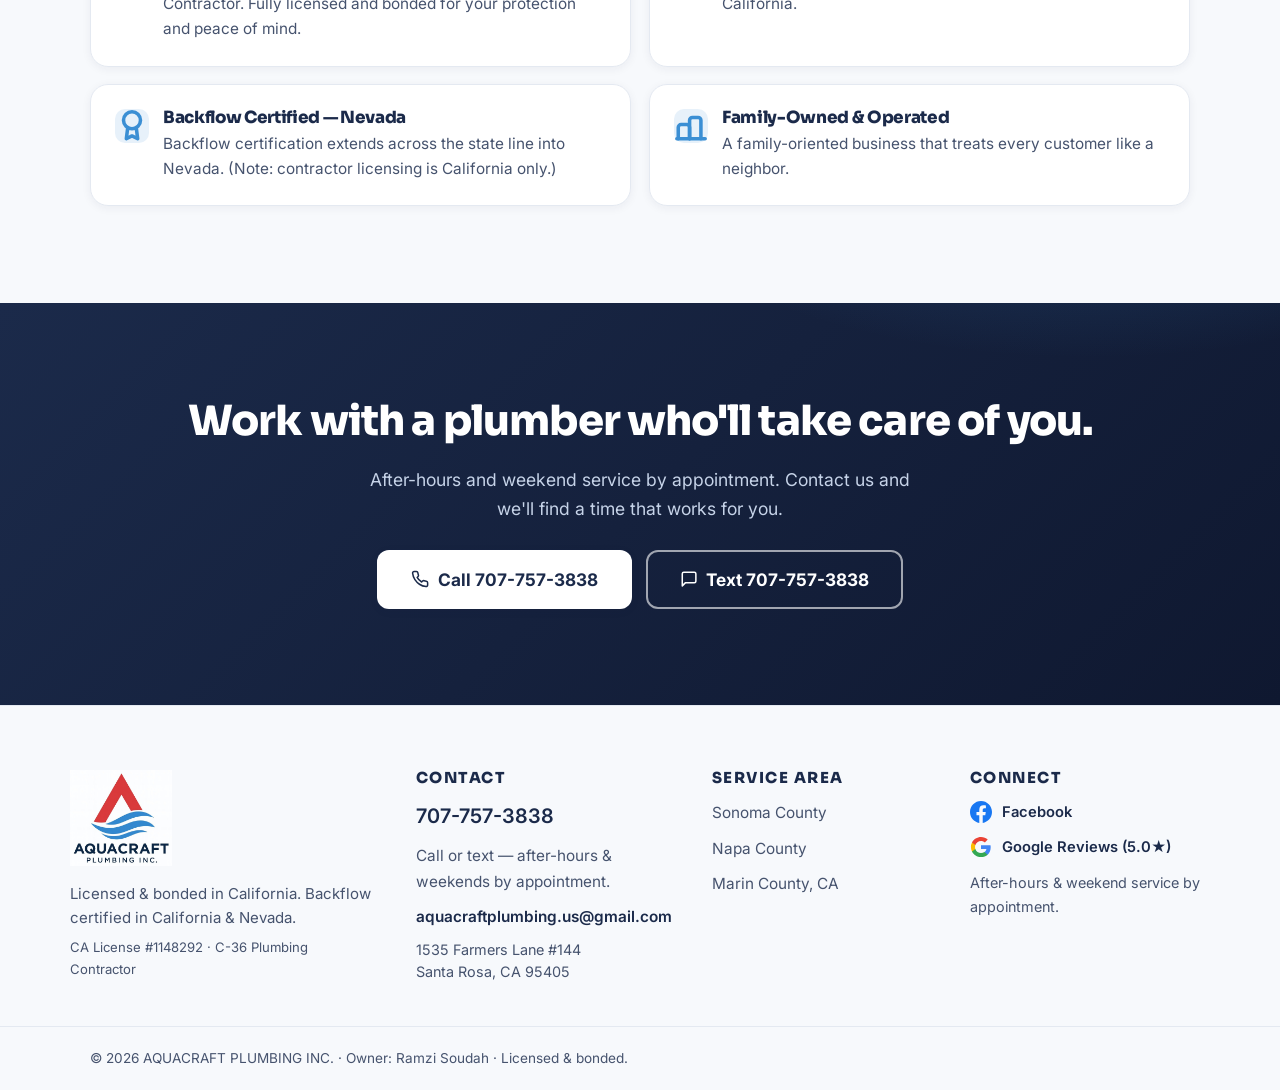
==== commit 70c6ce55: "Add Google G logo to every Google mention across the site - index.html: Google G SVG in trust strip " ====
--- a/about.html
+++ b/about.html
@@ -91,7 +91,13 @@
         <div class="stat-row">
           <div class="stat" data-reveal><div class="n">3rd</div><div class="l">Generation Plumber</div></div>
           <div class="stat" data-reveal><div class="n">15 yrs</div><div class="l">Combined Experience</div></div>
-          <div class="stat" data-reveal><div class="n">5.0★</div><div class="l">Google Rating</div></div>
+          <div class="stat" data-reveal>
+            <div class="n" style="display:flex;align-items:center;justify-content:center;gap:7px;">
+              <svg viewBox="0 0 48 48" style="width:26px;height:26px;flex-shrink:0;" aria-hidden="true"><path fill="#4285F4" d="M45.12 24.5c0-1.56-.14-3.06-.4-4.5H24v8.51h11.84c-.51 2.75-2.06 5.08-4.39 6.64v5.52h7.11c4.16-3.83 6.56-9.47 6.56-16.17z"/><path fill="#34A853" d="M24 46c5.94 0 10.92-1.97 14.56-5.33l-7.11-5.52c-1.97 1.32-4.49 2.1-7.45 2.1-5.73 0-10.58-3.87-12.31-9.07H4.34v5.7C7.96 41.07 15.4 46 24 46z"/><path fill="#FBBC05" d="M11.69 28.18C11.25 26.86 11 25.45 11 24s.25-2.86.69-4.18v-5.7H4.34A21.98 21.98 0 0 0 2 24c0 3.55.85 6.91 2.34 9.88l7.35-5.7z"/><path fill="#EA4335" d="M24 10.75c3.23 0 6.13 1.11 8.41 3.29l6.31-6.31C34.91 4.18 29.93 2 24 2 15.4 2 7.96 6.93 4.34 14.12l7.35 5.7c1.73-5.2 6.58-9.07 12.31-9.07z"/></svg>
+              5.0★
+            </div>
+            <div class="l">Google Rating</div>
+          </div>
           <div class="stat" data-reveal><div class="n">Est. 2026</div><div class="l">Locally Owned</div></div>
         </div>
         </div><!-- /story text -->
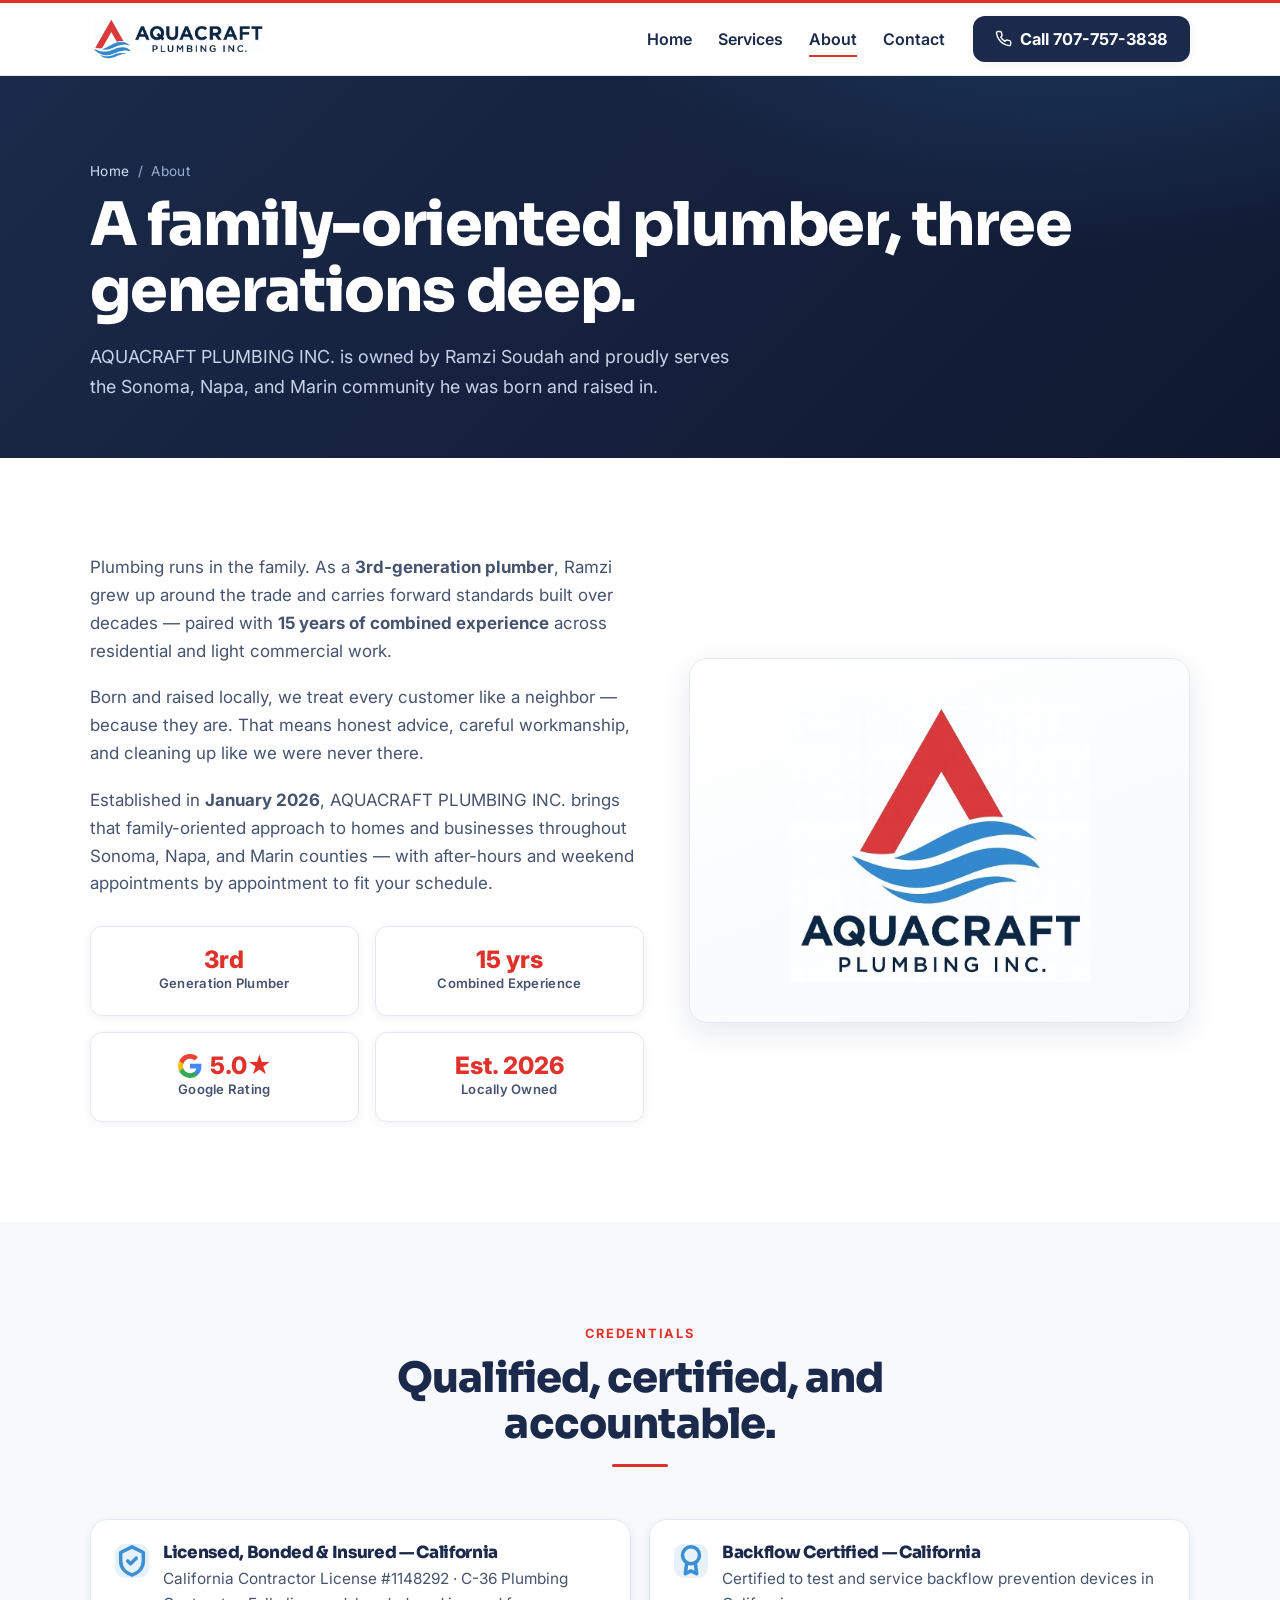
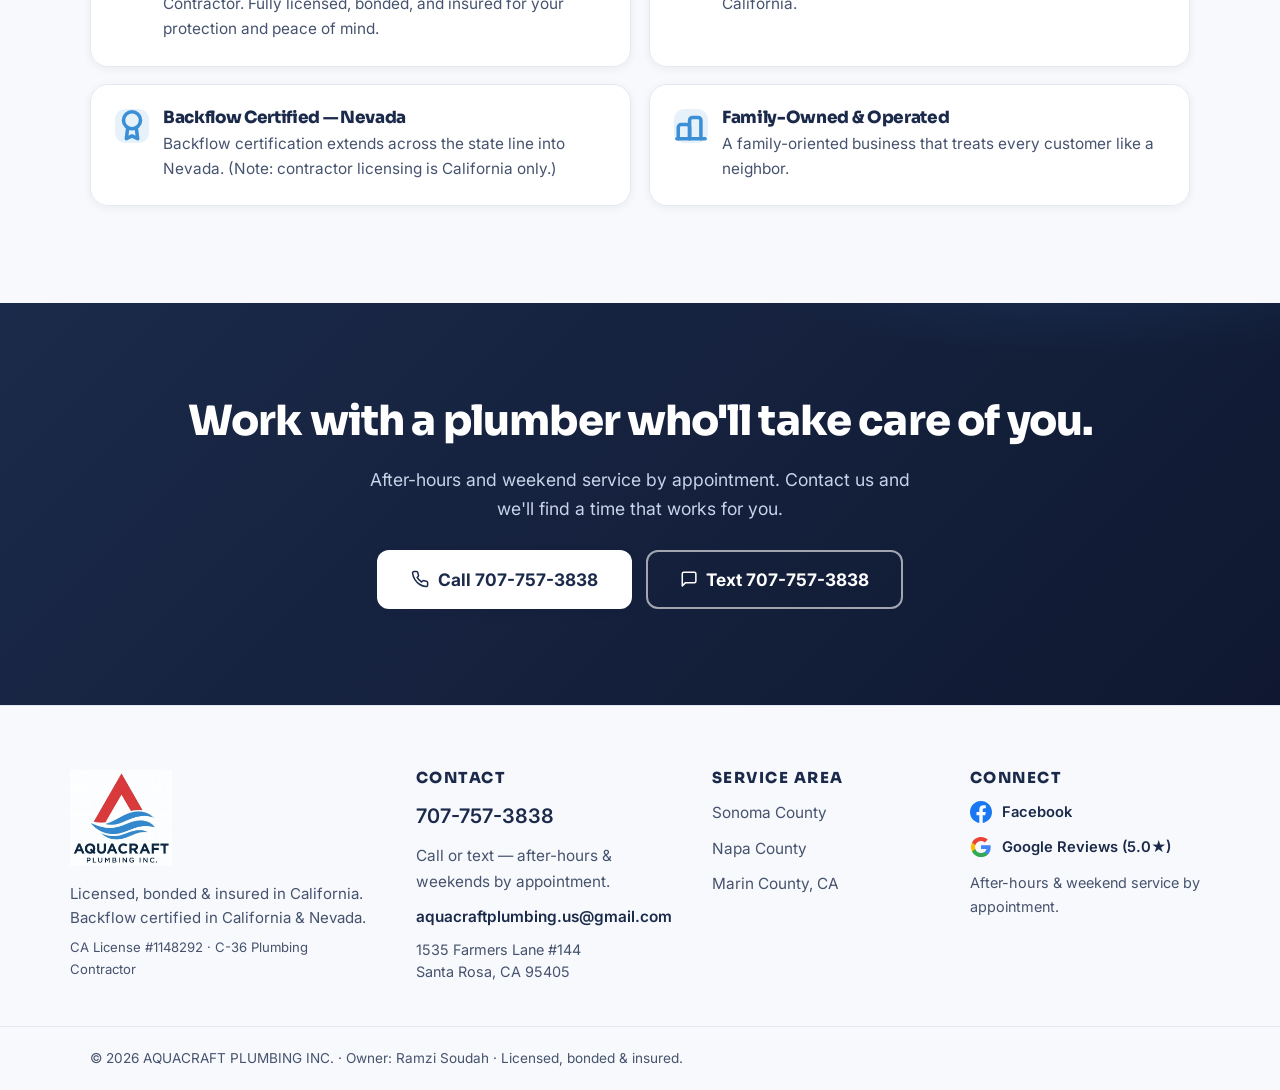
==== commit 7711b6bd: "Add "insured" everywhere licensed and bonded appears Ramzi is now insured, so every licensing mentio" ====
--- a/about.html
+++ b/about.html
@@ -4,7 +4,7 @@
   <meta charset="UTF-8" />
   <meta name="viewport" content="width=device-width, initial-scale=1" />
   <title>About | AQUACRAFT PLUMBING INC. — 3rd-Generation Local Plumber</title>
-  <meta name="description" content="AQUACRAFT PLUMBING INC. is a family-oriented, 3rd-generation plumbing company owned by Ramzi Soudah. Born and raised local, 15 years combined experience, licensed & bonded in California (License #1148292, C-36), backflow certified in CA & NV." />
+  <meta name="description" content="AQUACRAFT PLUMBING INC. is a family-oriented, 3rd-generation plumbing company owned by Ramzi Soudah. Born and raised local, 15 years combined experience, licensed, bonded & insured in California (License #1148292, C-36), backflow certified in CA & NV." />
   <meta name="theme-color" content="#1B2A4A" />
   <script>document.documentElement.classList.add("reveal-on");</script>
 
@@ -12,7 +12,7 @@
   <link rel="canonical" href="https://EXAMPLE-DOMAIN.com/about.html" />
   <meta property="og:type" content="website" />
   <meta property="og:title" content="About | AQUACRAFT PLUMBING INC." />
-  <meta property="og:description" content="Family-oriented, 3rd-generation plumber serving Sonoma, Napa, and Marin. Licensed & bonded in California. Backflow certified in CA & NV." />
+  <meta property="og:description" content="Family-oriented, 3rd-generation plumber serving Sonoma, Napa, and Marin. Licensed, bonded & insured in California. Backflow certified in CA & NV." />
   <meta property="og:image" content="https://EXAMPLE-DOMAIN.com/AQUA_logo.jpg" />
 
   <link rel="icon" type="image/jpeg" href="AQUA_logo.jpg" />
@@ -118,7 +118,7 @@
         <div class="cred-grid">
           <div class="cred" data-reveal>
             <span class="tick" aria-hidden="true"><svg viewBox="0 0 24 24" fill="none" stroke="currentColor" stroke-width="2.5" stroke-linecap="round" stroke-linejoin="round"><path d="M12 2l8 4v6c0 5-3.5 8.5-8 10-4.5-1.5-8-5-8-10V6z"/><path d="M9 12l2 2 4-4"/></svg></span>
-            <div><h3>Licensed &amp; Bonded — California</h3><p>California Contractor License #1148292 · C-36 Plumbing Contractor. Fully licensed and bonded for your protection and peace of mind.</p></div>
+            <div><h3>Licensed, Bonded &amp; Insured — California</h3><p>California Contractor License #1148292 · C-36 Plumbing Contractor. Fully licensed, bonded, and insured for your protection and peace of mind.</p></div>
           </div>
           <div class="cred" data-reveal>
             <span class="tick" aria-hidden="true"><svg viewBox="0 0 24 24" fill="none" stroke="currentColor" stroke-width="2.5" stroke-linecap="round" stroke-linejoin="round"><circle cx="12" cy="8" r="6"/><path d="M9 13l-1 8 4-2 4 2-1-8"/></svg></span>
@@ -160,7 +160,7 @@
     <div class="container footer-inner">
       <div class="footer-brand">
         <img class="footer-logo" src="AQUA_logo_stacked.jpg" alt="AQUACRAFT PLUMBING INC." width="775" height="732" />
-        <p>Licensed &amp; bonded in California. Backflow certified in California &amp; Nevada.</p>
+        <p>Licensed, bonded &amp; insured in California. Backflow certified in California &amp; Nevada.</p>
         <p class="footer-license">CA License #1148292 &middot; C-36 Plumbing Contractor</p>
       </div>
       <div class="footer-col">
@@ -193,7 +193,7 @@
     </div>
     <div class="footer-bottom">
       <div class="container">
-        <p>&copy; <span data-year>2026</span> AQUACRAFT PLUMBING INC. &middot; Owner: Ramzi Soudah &middot; Licensed &amp; bonded.</p>
+        <p>&copy; <span data-year>2026</span> AQUACRAFT PLUMBING INC. &middot; Owner: Ramzi Soudah &middot; Licensed, bonded &amp; insured.</p>
       </div>
     </div>
   </footer>
--- a/styles.css
+++ b/styles.css
@@ -362,6 +362,7 @@
 .quote .by { margin-top: auto; font-weight: 700; color: var(--navy); }
 .quote .src { font-weight: 500; color: var(--ink-soft); font-size: .9rem; }
 
+
 /* ---------- CTA band (navy / dark accent) ---------- */
 .cta-band {
   background:
@@ -463,7 +464,7 @@
 .contact-card .num { font-size: clamp(1.6rem, 5vw, 2.1rem); font-weight: 800; color: var(--navy); letter-spacing: -.01em; }
 .contact-card .email-addr { font-size: clamp(.85rem, 2.5vw, 1rem); font-weight: 700; color: var(--navy); word-break: break-all; }
 .contact-card p { margin: 0; }
-.contact-card .btn { margin-top: 12px; }
+.contact-card .btn { margin-top: auto; }
 
 .info-grid {
   display: grid;
@@ -716,6 +717,11 @@
   display: block;
   background: var(--off-white);
 }
+/* Full, uncropped photo (e.g. portrait shots) — same box size as other rows, but the photo
+   shrinks to fit inside without cropping instead of filling/cropping the box. */
+.svc-img--full {
+  object-fit: contain;
+}
 .svc-body .card-icon { margin-bottom: 12px; }
 @media (min-width: 800px) {
   .svc-row { grid-template-columns: 360px 1fr; gap: 32px; align-items: center; }
